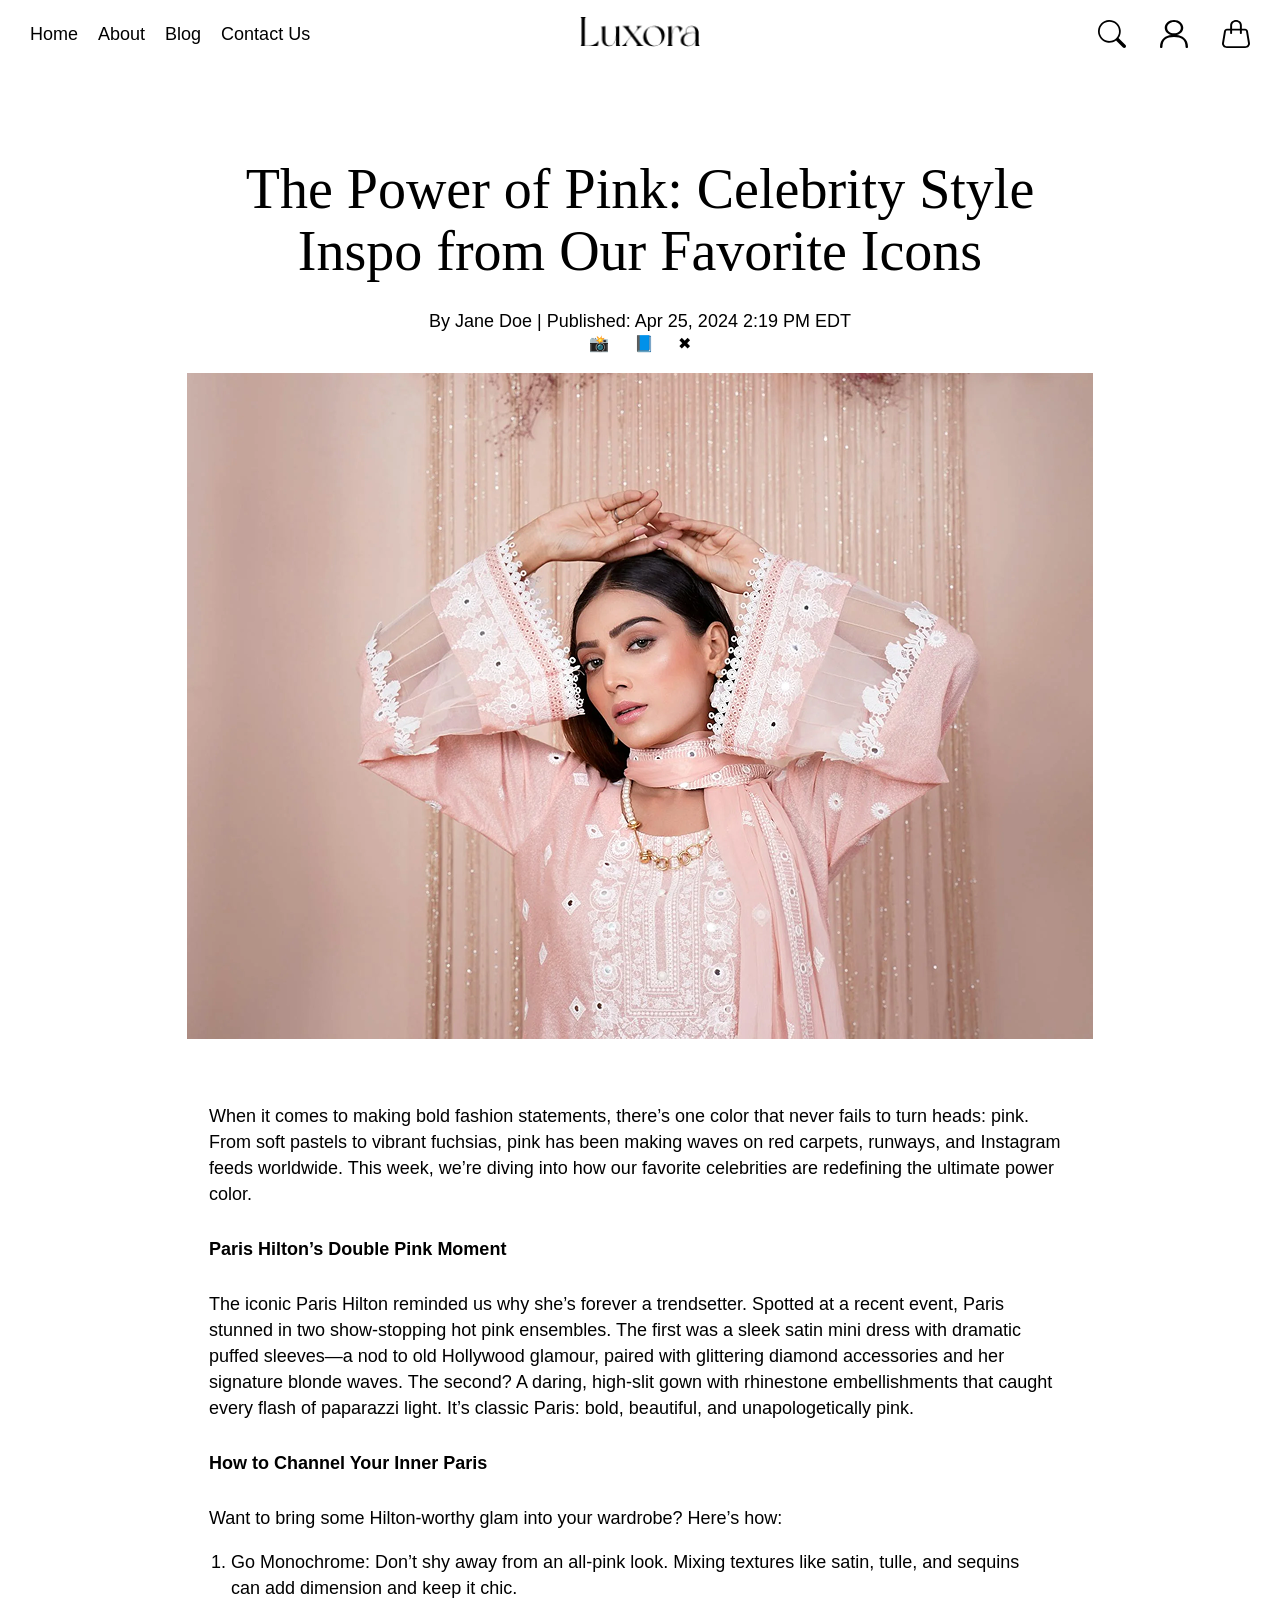
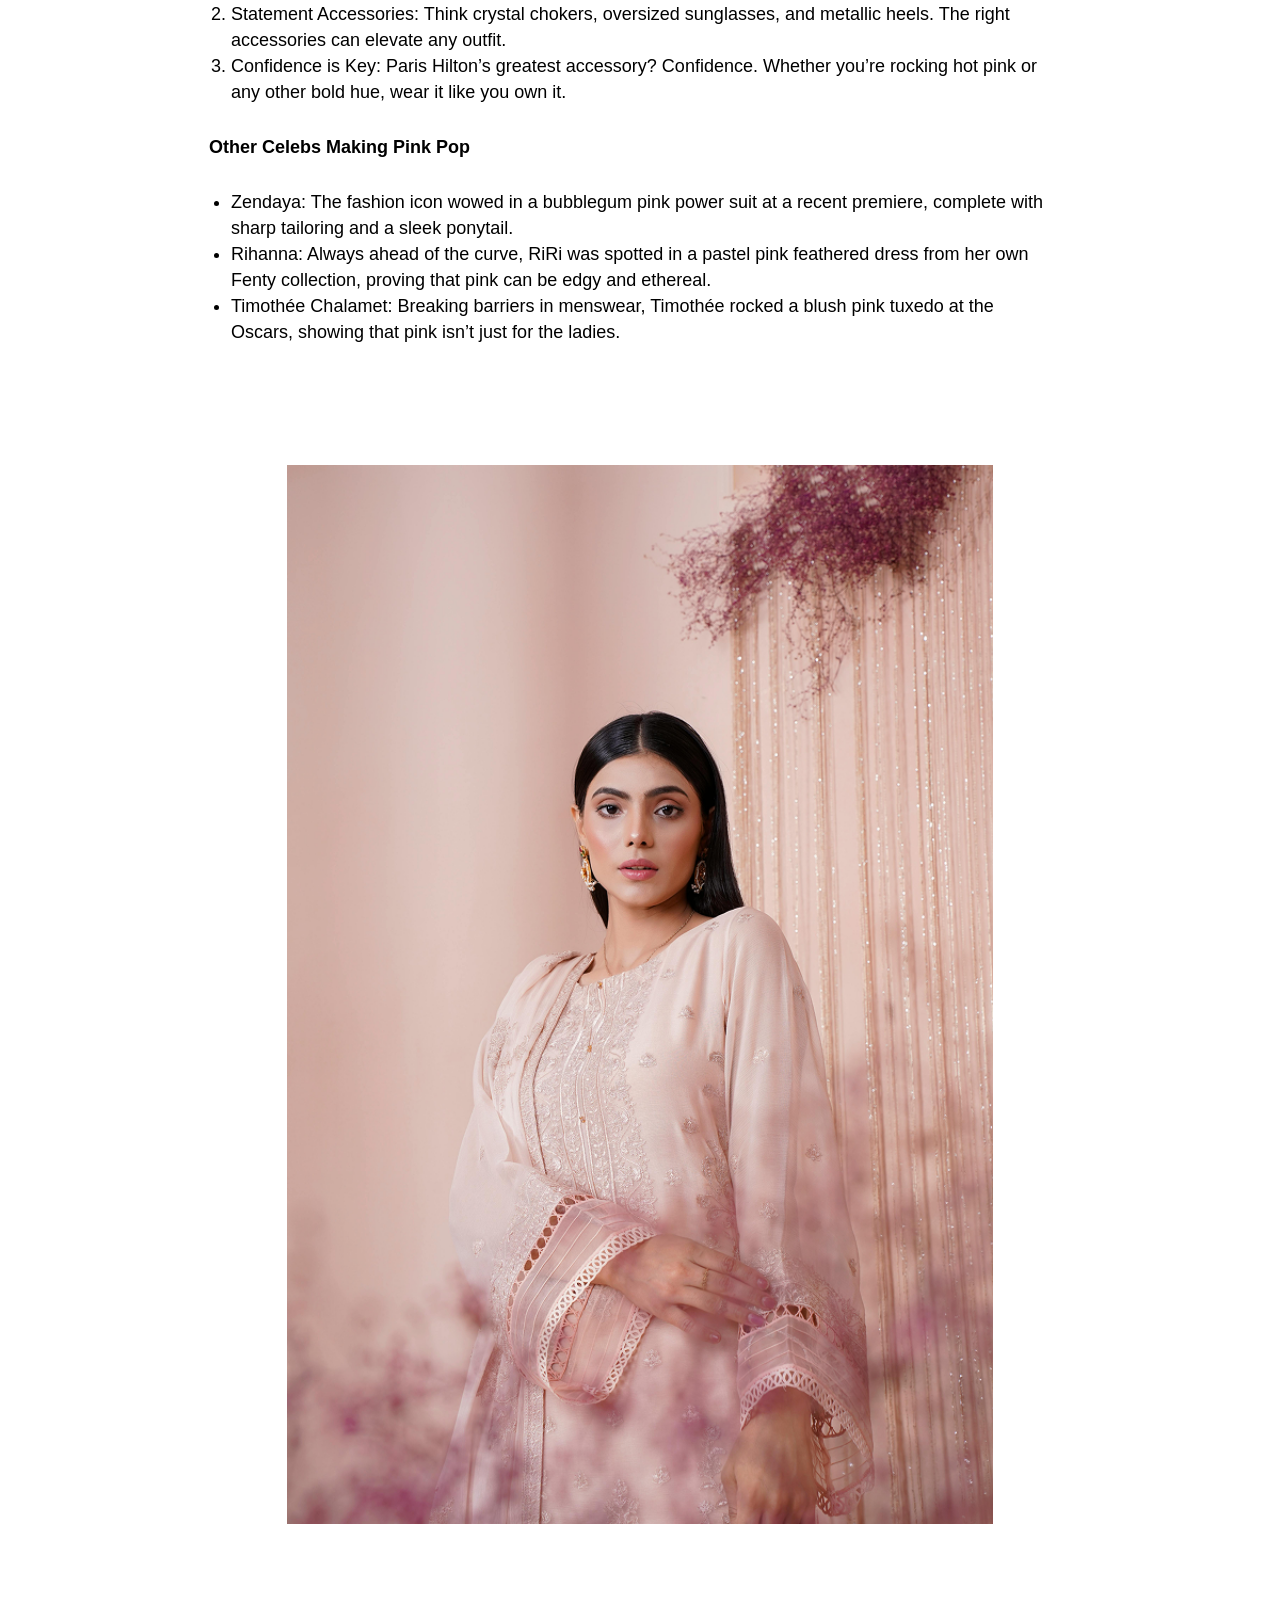
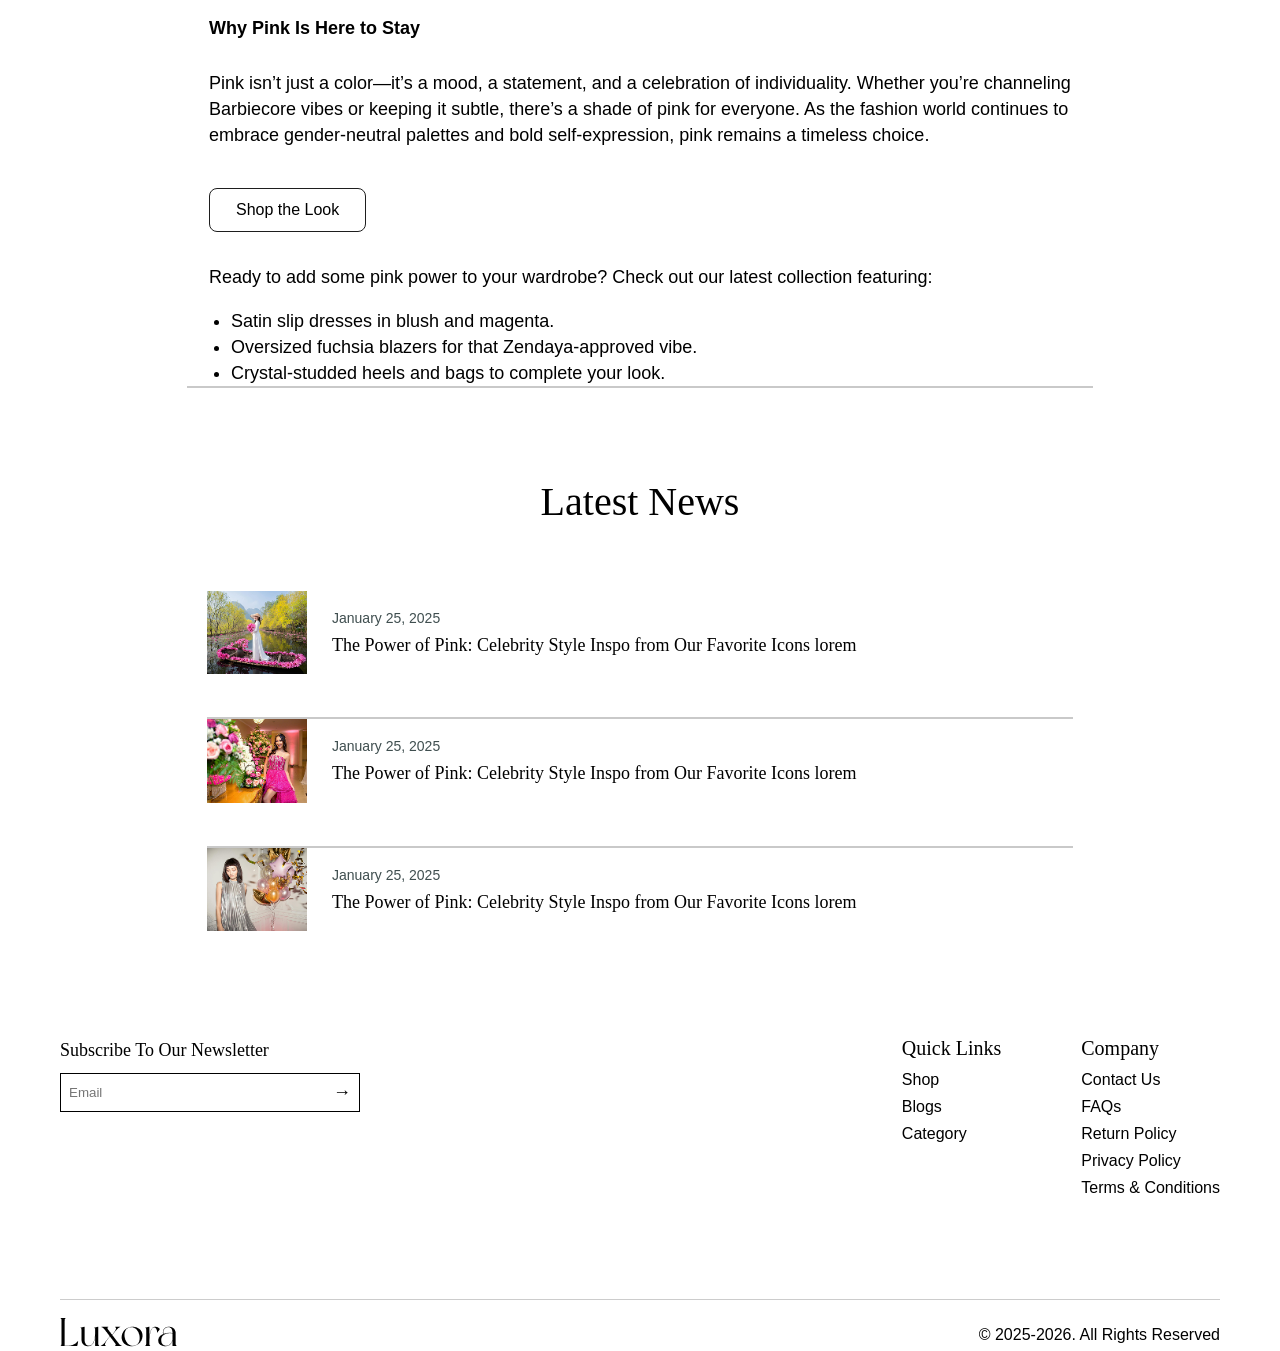
==== blog.html @ d0ce2c0d "header, footer,about,blog section & blog.html page" ====
<!DOCTYPE html>
<html lang="en">

<head>
    <meta charset="UTF-8">
    <meta name="viewport" content="width=device-width, initial-scale=1.0">
    <meta http-equiv="X-UA-Compatible" content="ie=edge">
    <title>Blog Page</title>
    <link rel="stylesheet" href="scss/main.css">
    <style>
        .blog-header {
            text-align: center;
            background: #fbe9e7;
            padding: 20px;
            background: transparent;
        }
       
        .social-icons span {
            margin: 0 10px;
            cursor: pointer;
        }

        img {
            width: 100%;
        }

        .news-item {
            display: flex;
            align-items: center;
            margin-bottom: 15px;
        }
        .news-item img {
            width: 80px;
            height: 80px;
            margin-right: 10px;
        }
     
    </style>
</head>
<body>
     <!-- Header Section -->
     <div class="container">
        <header class="header">
            <nav class="nav">
                <div class="nav-left">
                    <a href="index.html">Home</a>
                    <a href="#">About</a>
                    <a href="blog.html">Blog</a>
                    <a href="#">Contact Us</a>
                </div>

                <!-- Center Logo -->
                <div class="logo">
                    <a href="#">
                        <img src="assets/images/logo/Luxora.png" alt="Logo">
                    </a>
                </div>

                <!-- Right Icons -->
                <div class="nav-right">
                    <div class="searchicon"></div>
                    <div class="usericon"></div>
                    <div class="carticon"></div>
                    <!-- Mobile Hamburger Menu -->
                    <label for="menu-toggle" class="hamburger">&#9776;</label>
                </div>
            </nav>
        </header>

        <!-- Mobile Sidebar Menu -->
        <input type="checkbox" id="menu-toggle" class="menu-checkbox">
        <div class="mobile-nav">
            <label for="menu-toggle" class="close-btn">&#10005;</label>
            <ul class="mobile-menu">
                <li><a href="#">Home</a></li>
                <li><a href="#">About</a></li>
                <li><a href="#">Blog</a></li>
                <li><a href="#">Contact Us</a></li>
            </ul>
            <div class="mobile-footer">
                <div class="searchicon"> Search </div>
                <div class="usericon"> USer</div>
            </div>
        </div>
    </div>
    <div class="blog-container">
        <header class="blog-header">
            <h1>The Power of Pink: Celebrity Style Inspo from Our Favorite Icons</h1>
            <p>By Jane Doe | Published: Apr 25, 2024 2:19 PM EDT</p>
            <div class="social-icons">
                <span>📸</span> <span>📘</span> <span>✖</span>
            </div>
        </header>
        <div>
            <img class="main-banner" src="assets/images/blog_banner.png" alt="Main Blog Image">
        </div>
        <section class="blog-content ">
            <p>When it comes to making bold fashion statements, there’s one color that never fails to turn heads: pink. From soft pastels to vibrant fuchsias, pink has been making waves on red carpets, runways, and Instagram feeds worldwide. This week, we’re diving into how our favorite celebrities are redefining the ultimate power color.</p>
            
            <h3 class="medium-text-bold">Paris Hilton’s Double Pink Moment</h3>
            <p>The iconic Paris Hilton reminded us why she’s forever a trendsetter. Spotted at a recent event, Paris stunned in two show-stopping hot pink ensembles. The first was a sleek satin mini dress with dramatic puffed sleeves—a nod to old Hollywood glamour, paired with glittering diamond accessories and her signature blonde waves. The second? A daring, high-slit gown with rhinestone embellishments that caught every flash of paparazzi light. It’s classic Paris: bold, beautiful, and unapologetically pink.</p>
    
            <h3 class="medium-text-bold">How to Channel Your Inner Paris</h3>
            <p>Want to bring some Hilton-worthy glam into your wardrobe? Here’s how:</p>
            <br>
            <ol>
                <li>Go Monochrome: Don’t shy away from an all-pink look. Mixing textures like satin, tulle, and sequins can add dimension and keep it chic.</li>
                <li>Statement Accessories: Think crystal chokers, oversized sunglasses, and metallic heels. The right accessories can elevate any outfit.</li>
                <li>Confidence is Key: Paris Hilton’s greatest accessory? Confidence. Whether you’re rocking hot pink or any other bold hue, wear it like you own it.</li>
            </ol>
    
            <h3 class="medium-text-bold">Other Celebs Making Pink Pop</h3>
            <ul>
                <li>Zendaya: The fashion icon wowed in a bubblegum pink power suit at a recent premiere, complete with sharp tailoring and a sleek ponytail.</li>
                <li>Rihanna: Always ahead of the curve, RiRi was spotted in a pastel pink feathered dress from her own Fenty collection, proving that pink can be edgy and ethereal.</li>
                <li>Timothée Chalamet: Breaking barriers in menswear, Timothée rocked a blush pink tuxedo at the Oscars, showing that pink isn’t just for the ladies.</li>
            </ul>
        </section>
    <div>
        <img class="blog_banner_main" src="assets/images/blog_banner_main.png" alt="Main Blog Image">
    </div>
        <section class="why-pink">
            <h3 class="medium-text-bold">Why Pink Is Here to Stay</h3>
            <p>Pink isn’t just a color—it’s a mood, a statement, and a celebration of individuality. Whether you’re channeling Barbiecore vibes or keeping it subtle, there’s a shade of pink for everyone. As the fashion world continues to embrace gender-neutral palettes and bold self-expression, pink remains a timeless choice.</p>
            <button>Shop the Look</button>
    
            <p>Ready to add some pink power to your wardrobe? Check out our latest collection featuring:</p>
            <br>
            <ul>
                <li>Satin slip dresses in blush and magenta.</li>
                <li>Oversized fuchsia blazers for that Zendaya-approved vibe.</li>
                <li>Crystal-studded heels and bags to complete your look.</li>
            </ul>
        </section>
    
        <article class="latest-news">
            <h2 class="latest-news-title">Latest News</h2>
            <div class="news-item">
                <img src="assets/images/news1.png" alt="News 1">
                <div>
                    <span>January 25, 2025</span>
                    <h5>The Power of Pink: Celebrity Style Inspo from Our Favorite Icons lorem</h5>
                </div>
            </div>
            <div class="news-item">
                <img src="assets/images/news2.png" alt="News 2">
                <div>
                    <span>January 25, 2025</span>
                    <h5>The Power of Pink: Celebrity Style Inspo from Our Favorite Icons lorem</h5>
                </div>
            </div>
            <div class="news-item">
                <img src="assets/images/news3.png" alt="News 3">
                <div>
                    <span>January 25, 2025</span>
                    <h5>The Power of Pink: Celebrity Style Inspo from Our Favorite Icons lorem</h5>
                </div>
            </div>
        </article>
    </div>

    

    
    <footer class="container">
        <div class="footer-container">
            <div class="newsletter">
                <h5>Subscribe To Our Newsletter</h5>
                <div class="subscribe-box">
                    <input type="email" placeholder="Email">
                    <button>→</button>
                </div>
                <div class="social-icons">
                    <i class="fab fa-instagram"></i>
                    <i class="fab fa-facebook-f"></i>
                    <i class="fab fa-x-twitter"></i>
                </div>
            </div>

            <div class="footer-links">
                <div class="links-group">
                    <div class="quick-links">
                        <h6>Quick Links</h6>
                        <ul>
                            <li><a href="#">Shop</a></li>
                            <li><a href="#">Blogs</a></li>
                            <li><a href="#">Category</a></li>
                        </ul>
                    </div>
                    <div class="company">
                        <h6>Company</h6>
                        <ul>
                            <li><a href="#">Contact Us</a></li>
                            <li><a href="#">FAQs</a></li>
                            <li><a href="#">Return Policy</a></li>
                            <li><a href="#">Privacy Policy</a></li>
                            <li><a href="#">Terms & Conditions</a></li>
                        </ul>
                    </div>
                </div>
            </div>
        </div>

        <div class="footer-bottom">
            <div class="brand logo">
                <a href="#">
                    <img src="assets/images/logo/Luxora.png" alt="Logo">
                </a>
            </div>
            <p class="copyright">© 2025-2026. All Rights Reserved</p>
        </div>
    </footer>
</body>
</html>
---- scss/main.css ----
@font-face {
  font-family: "NewYork";
  src: url("../../assets/fonts/NewYork") format("otf");
  font-weight: 300;
  font-style: normal;
  font-display: swap;
}
@font-face {
  font-family: "NewYork";
  src: url("../../assets/fonts/NewYork") format("otf");
  font-weight: 400;
  font-style: normal;
  font-display: swap;
}
@font-face {
  font-family: "NewYork";
  src: url("../../assets/fonts/NewYork") format("otf");
  font-weight: 700;
  font-style: normal;
  font-display: swap;
}
@font-face {
  font-family: "Futura";
  src: url("../../assets/fonts/Futura_Book-Normal") format("ttf");
  font-weight: 300;
  font-style: normal;
  font-display: swap;
}
@font-face {
  font-family: "Futura";
  src: url("../../assets/fonts/Futura_Book-Normal") format("ttf");
  font-weight: 400;
  font-style: normal;
  font-display: swap;
}
@font-face {
  font-family: "Futura";
  src: url("../../assets/fonts/Futura_Book-Normal") format("ttf");
  font-weight: 700;
  font-style: normal;
  font-display: swap;
}
h1, h2, h3, h4, h5, h6 {
  font-family: "NewYork";
}

h1 {
  font-size: 56px;
  line-height: 62px;
  font-weight: 400;
}

h2 {
  font-size: 40px;
  line-height: 44px;
  font-weight: 400;
}

h3 {
  font-size: 40px;
  line-height: 44px;
}

h4 {
  font-size: 32px;
  line-height: 36px;
  font-weight: 400;
}

h5 {
  font-size: 24px;
  line-height: 26px;
  font-weight: 400;
}

h6 {
  font-size: 20px;
  line-height: 22px;
}

p {
  font-family: "Futura", sans-serif;
  font-weight: 400;
  font-size: 16px;
  line-height: 1.4;
}

.medium-text-bold {
  font-family: "Futura", sans-serif;
  font-size: 18px;
  line-height: 28px;
  font-weight: 700;
  margin: 28px auto;
}

.small-text-regular {
  font-family: "Futura", sans-serif;
  font-weight: 400;
  font-size: 14px;
  line-height: 1.4;
  margin-bottom: 1.4em;
}

* {
  margin: 0;
  padding: 0;
  box-sizing: border-box;
}

body {
  font-family: "Futura", sans-serif;
}

@media (min-width: 1280px) {
  .container {
    max-width: 1920px;
    margin: auto;
    width: 100%;
  }
}
.header {
  position: sticky;
  width: 100%;
  top: 0;
  left: 0;
  background: transparent;
  transition: background-color 0.3s ease-in-out;
  z-index: 1000;
  padding: 20px 30px;
}
.header .nav {
  display: flex;
  justify-content: space-between;
  align-items: center;
  position: relative;
}
.header .nav .nav-left {
  display: flex;
  gap: 20px;
}
.header .nav .nav-left a {
  color: black;
  text-decoration: none;
  font-weight: 400;
  font-size: 18px;
  line-height: 28px;
}
.header .nav .logo {
  position: absolute;
  left: 50%;
  transform: translateX(-50%);
}
.header .nav .logo img {
  width: 120px;
}
.header .nav .nav-right {
  display: flex;
  gap: 34px;
  align-items: center;
}
.header .nav .nav-right .icon {
  width: 24px;
  cursor: pointer;
}
.header .nav .nav-right .hamburger {
  font-size: 28px;
  color: black;
  cursor: pointer;
  display: none;
}

.header.scrolled {
  -webkit-backdrop-filter: blur(40px);
          backdrop-filter: blur(40px);
  background: rgba(255, 255, 255, 0.6);
  top: 0;
  width: 100%;
  z-index: 1000;
}

.hero {
  height: 100vh;
  background: url("../../assets/images/hero_banner.png") center/cover no-repeat;
  background-attachment: fixed;
  position: relative;
}

.menu-checkbox {
  display: none;
}

.mobile-nav {
  position: fixed;
  top: 0;
  left: -100%;
  width: 80%;
  height: 100vh;
  background: #3F4E4F;
  transition: left 0.3s ease-in-out;
  display: flex;
  flex-direction: column;
  padding: 30px;
  z-index: 999;
}
.mobile-nav .close-btn {
  font-size: 30px;
  color: #2C3639;
  background: none;
  border: none;
  align-self: flex-start;
  cursor: pointer;
}
.mobile-nav .mobile-menu {
  list-style: none;
  margin-top: 40px;
}
.mobile-nav .mobile-menu li {
  margin: 20px 0;
}
.mobile-nav .mobile-menu li a {
  text-decoration: none;
  color: #2C3639;
  font-size: 22px;
  font-weight: bold;
}
.mobile-nav .mobile-footer {
  position: absolute;
  bottom: 30px;
  display: flex;
  gap: 20px;
}
.mobile-nav .mobile-footer .icon {
  width: 28px;
}

#menu-toggle:checked ~ .mobile-nav {
  left: 0;
}

@media (max-width: 768px) {
  .nav-left {
    display: none;
  }
  .logo {
    flex: 1;
  }
  .nav-right {
    display: none;
  }
  .hamburger {
    display: block;
  }
  .hero {
    background-attachment: scroll;
  }
}
@media (min-width: 769px) {
  .hamburger {
    display: none;
  }
}
.carousel-container {
  width: 100vw;
  overflow: hidden;
  position: relative;
  display: flex;
  align-items: center;
}

.carousel {
  display: flex;
  width: -moz-max-content;
  width: max-content;
  animation: infiniteScroll 10s linear infinite;
}

.carousel img {
  width: 202px;
  height: -moz-fit-content;
  height: fit-content;
  -o-object-fit: cover;
     object-fit: cover;
  margin: 10px;
}

@keyframes infiniteScroll {
  from {
    transform: translateX(-50%);
  }
  to {
    transform: translateX(0);
  }
}
footer {
  padding: 56px 60px 0px;
}

.footer-container {
  display: flex;
  justify-content: space-between;
  flex-wrap: wrap;
  margin: auto;
  gap: 50px;
}

.newsletter {
  flex: 1;
  min-width: 300px;
}
.newsletter h5 {
  font-size: 18px;
  margin-bottom: 10px;
  font-weight: 400;
}
.newsletter .subscribe-box {
  display: flex;
  border: 1px solid black;
  width: 100%;
  max-width: 300px;
}
.newsletter .subscribe-box input {
  width: 100%;
  padding: 8px;
  border: none;
  outline: none;
  background: transparent;
}
.newsletter .subscribe-box button {
  background: none;
  border: none;
  cursor: pointer;
  font-size: 18px;
  padding: 8px;
}
.newsletter .social-icons {
  margin-top: 10px;
}
.newsletter .social-icons i {
  font-size: 20px;
  margin-right: 10px;
  cursor: pointer;
}

.footer-links {
  flex: 1.5;
  display: flex;
  justify-content: flex-end;
  min-width: 400px;
}
.footer-links .links-group {
  display: flex;
  gap: 80px;
}
.footer-links h6 {
  font-size: 20px;
  line-height: 22px;
  margin-bottom: 10px;
  font-weight: 400;
}
.footer-links ul {
  list-style: none;
}
.footer-links ul li {
  margin-bottom: 5px;
}
.footer-links ul li a {
  text-decoration: none;
  color: black;
  font-size: 16px;
  line-height: 22px;
  font-weight: 400;
}

.footer-bottom {
  display: flex;
  justify-content: space-between;
  align-items: center;
  margin-top: 95px;
  border-top: 1px solid #ccc;
  padding-top: 18px;
}
.footer-bottom .copyright {
  font-size: 16px;
  line-height: 22px;
}

@media (max-width: 768px) {
  .footer-container {
    flex-direction: column;
    text-align: left;
    gap: 30px;
  }
  .footer-links {
    justify-content: left;
    min-width: auto;
  }
  .footer-links .links-group {
    flex-direction: column;
    align-items: start;
    gap: 20px;
  }
  .footer-bottom {
    flex-direction: column;
    gap: 10px;
    align-items: start;
  }
}
.about-banner {
  position: relative;
  background-image: url("../../assets/images/about_banner.png");
  background-size: cover;
  background-position: center;
  padding: 80px 20px;
  text-align: center;
  height: 548px;
  display: flex;
  justify-content: center;
  align-items: center;
  overflow: hidden;
}

.about h2 {
  margin: 26px auto 48px;
  text-align: center;
}

.about p {
  line-height: 28px;
  max-width: 800px;
  margin: 0 auto;
  position: relative;
  z-index: 2;
  background: rgba(255, 255, 255, 0.8);
  padding: 20px;
  width: 662px;
  height: auto;
  padding: 40px;
}

.about-banner::after {
  content: "";
  position: absolute;
  top: 0;
  left: 0;
  width: 100%;
  height: 100%;
  z-index: 1;
}

.video-banner {
  display: flex;
  align-items: center;
  justify-content: center;
  height: 50vh;
  background: url("../../assets/images/video_section.png") center/cover no-repeat;
}
.video-banner video {
  width: 80%;
  max-width: 600px;
}

.gallery {
  display: flex;
  gap: 43px;
  justify-content: center;
  margin: 118px 60px 30px;
}

.column {
  display: flex;
  flex-direction: column;
  gap: 40px;
  flex: 1;
}

.gallery-item {
  position: relative;
  overflow: hidden;
  flex: 1;
}

.gallery-item img {
  width: 100%;
  height: 100%;
  -o-object-fit: cover;
     object-fit: cover;
}

/* Overlay effect on hover */
.gallery-item .overlay {
  position: absolute;
  top: 0;
  left: 0;
  width: 100%;
  height: 100%;
  background: rgba(0, 0, 0, 0.6);
  color: #fff;
  display: flex;
  align-items: center;
  justify-content: center;
  opacity: 0;
  transition: opacity 0.3s ease-in-out;
  text-align: center;
}
.gallery-item .overlay h1 {
  font-weight: 400;
}

.gallery-item:hover .overlay {
  opacity: 1;
}

/* Responsive adjustments */
@media (max-width: 768px) {
  .gallery {
    flex-direction: column;
    margin: 106px 30px 30px;
  }
  .gallery-item {
    height: 396px;
    flex: auto;
  }
  .gallery-item img {
    width: 100%;
    height: 100%;
    -o-object-fit: cover;
    object-fit: cover;
    -o-object-position: top;
       object-position: top;
  }
  .gallery-item .overlay {
    opacity: 1;
    position: absolute;
    top: 50%;
    left: 50%;
    transform: translate(-50%, -50%);
    width: 100%;
    height: 100%;
    background: rgba(0, 0, 0, 0.3);
    color: #ffffff;
    display: flex;
    align-items: center;
    justify-content: center;
    transition: opacity 0.3sease-in-out;
  }
}
.journal {
  padding: 64px 0px 30px;
  text-align: center;
}

.our_journal {
  padding-bottom: 40px;
}

/* Desktop: Show 3 items in a grid */
.journal-container {
  display: flex;
  gap: 20px;
  justify-content: center;
  overflow: hidden;
}

.journal-item {
  width: 30%;
  flex-shrink: 0;
}
.journal-item img {
  width: 100%;
  height: auto;
  display: block;
}
.journal-item h4 {
  white-space: nowrap;
  overflow: hidden;
  text-overflow: ellipsis;
  margin-top: 10px;
}

/* Mobile: Enable 1.5-slide scrolling effect */
@media (max-width: 768px) {
  .journal-container {
    display: flex;
    overflow-x: auto;
    scroll-snap-type: x mandatory;
    -webkit-overflow-scrolling: touch;
    gap: 20px;
    padding: 10px;
    scroll-padding: 10px;
    scrollbar-width: none;
    /* Hide scrollbar */
    scroll-behavior: smooth;
    justify-content: start;
  }
  .journal-container::-webkit-scrollbar {
    display: none;
  }
  .journal-item {
    flex: 0 0 65%;
    scroll-snap-align: center;
  }
  .journal-item h4 {
    font-size: 20px;
    line-height: 22px;
    font-weight: 400;
  }
  .journal-item:first-child {
    margin-left: 5%;
  }
}
.blog-container {
  width: 906px;
  margin: auto;
}
.blog-container p,
.blog-container ul,
.blog-container ol {
  font-size: 18px;
  line-height: 26px;
}
.blog-container .main-banner {
  margin-bottom: 60px;
}
.blog-container .blog-content,
.blog-container .why-pink {
  margin: auto 22px;
}
.blog-container ul,
.blog-container ol {
  padding: 0 22px;
}
.blog-container .blog_banner_main {
  padding: 120px 100px 58px;
}
.blog-container .blog-header h1 {
  margin: 70px auto 26px;
}
.blog-container button {
  font-family: "Futura", sans-serif;
  font-size: 16px;
  line-height: 22px;
  font-weight: 400;
  padding: 10px 26px;
  border: 1px solid rgb(30, 30, 30);
  border-radius: 8px;
  background-color: transparent;
  cursor: pointer;
  margin: 40px auto 32px;
}
.blog-container .latest-news {
  margin: auto;
  padding: 20px;
  position: relative;
  box-sizing: border-box;
}
.blog-container .latest-news::before {
  content: "";
  position: absolute;
  top: 0;
  left: 0;
  width: 100%;
  height: 2px;
  background: #C9C9C9;
}
.blog-container .latest-news .latest-news-title {
  margin: 74px auto 52px;
  text-align: center;
}
.blog-container .latest-news .news-item {
  display: flex;
  align-items: center;
  gap: 15px;
  padding: 15px 0;
  position: relative;
}
.blog-container .latest-news .news-item img {
  width: 100px;
  height: auto;
}
.blog-container .latest-news .news-item h5 {
  font-size: 18px;
  line-height: 1.4;
}
.blog-container .latest-news .news-item span {
  font-size: 14px;
  line-height: 20px;
  font-weight: 400;
  color: rgb(63, 78, 79);
  display: block;
  margin-bottom: 5px;
}
.blog-container .latest-news .news-item:not(:last-child)::after {
  content: "";
  position: absolute;
  bottom: -30px;
  left: 0;
  width: 100%;
  height: 2px;
  background: #C9C9C9;
}

.searchicon {
  width: 28px;
  height: 28px;
  display: inline-block;
  background-image: url("[data-uri]");
  background-size: contain;
  background-repeat: no-repeat;
  background-position: center;
}

.usericon {
  width: 28px;
  height: 28px;
  display: inline-block;
  background-image: url("[data-uri]");
  background-size: contain;
  background-repeat: no-repeat;
  background-position: center;
}

.carticon {
  width: 28px;
  height: 28px;
  display: inline-block;
  background-image: url("[data-uri]");
  background-size: contain;
  background-repeat: no-repeat;
  background-position: center;
}/*# sourceMappingURL=main.css.map */
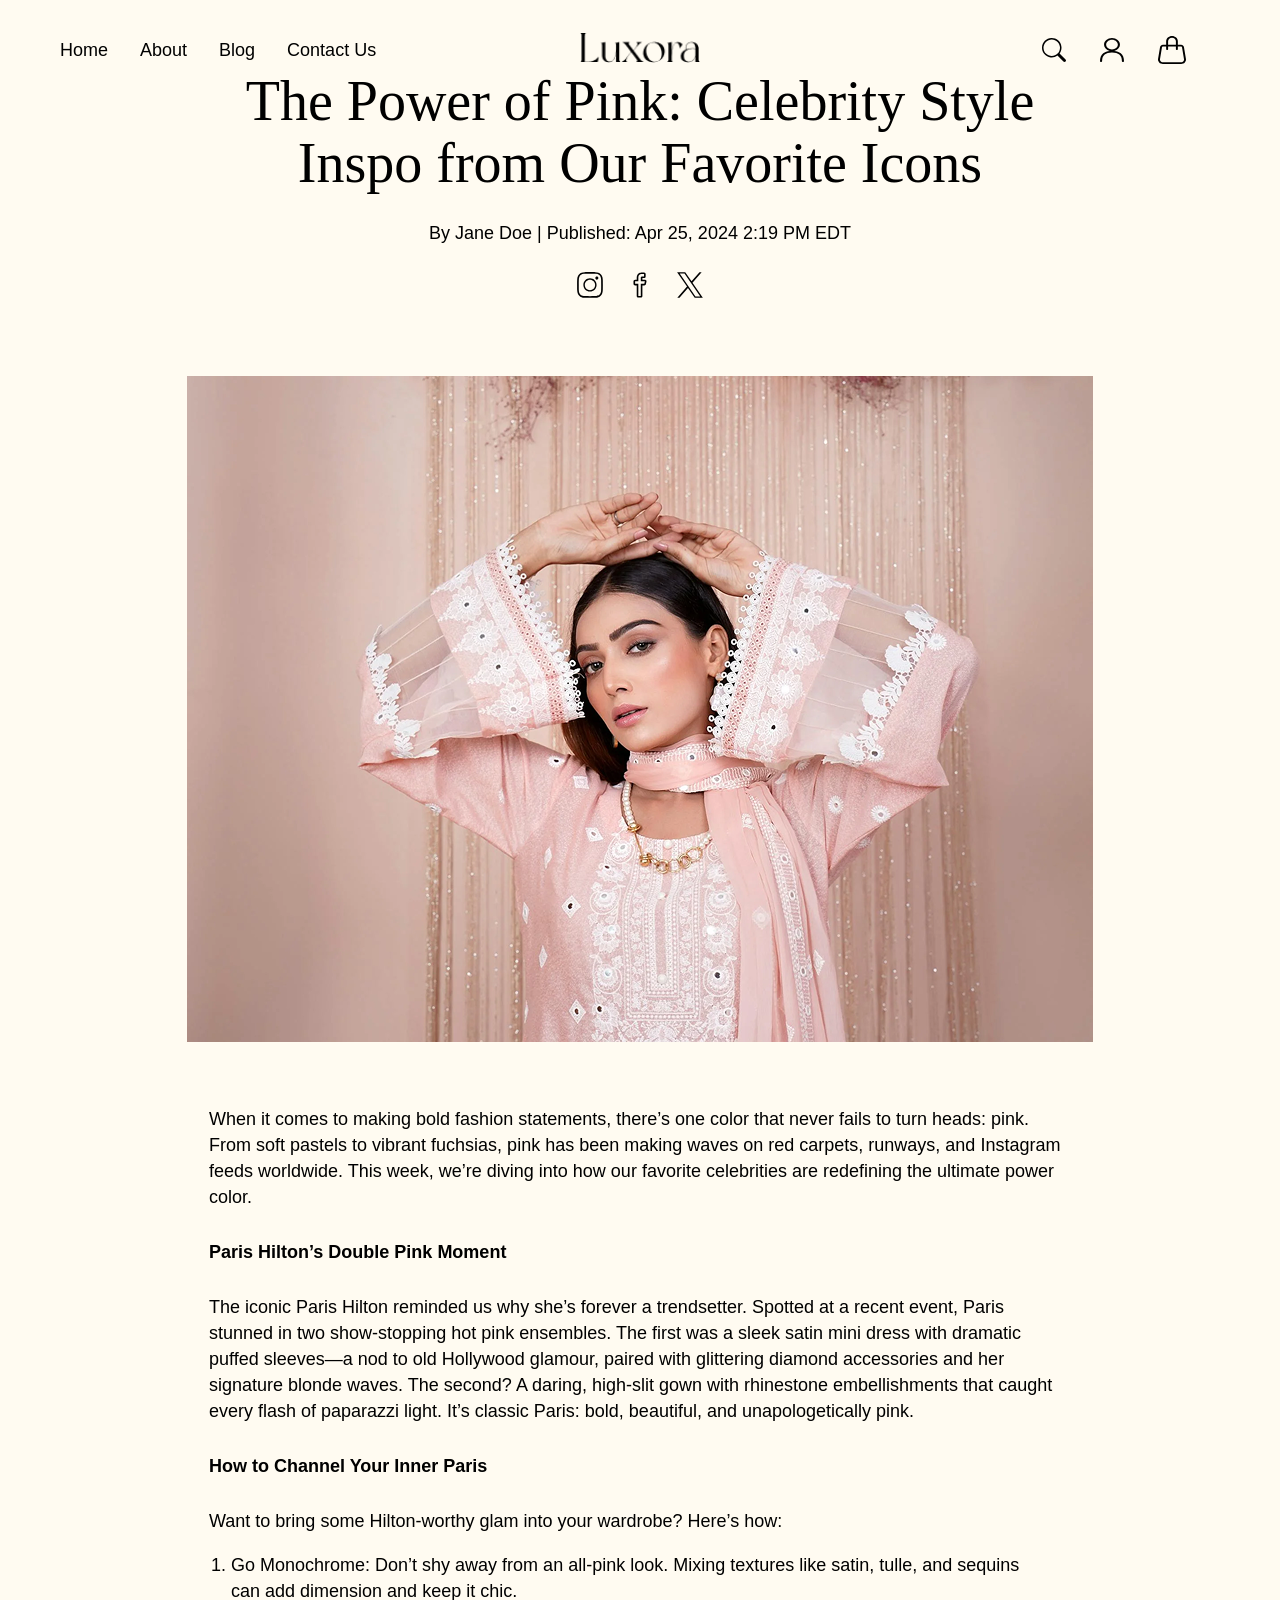
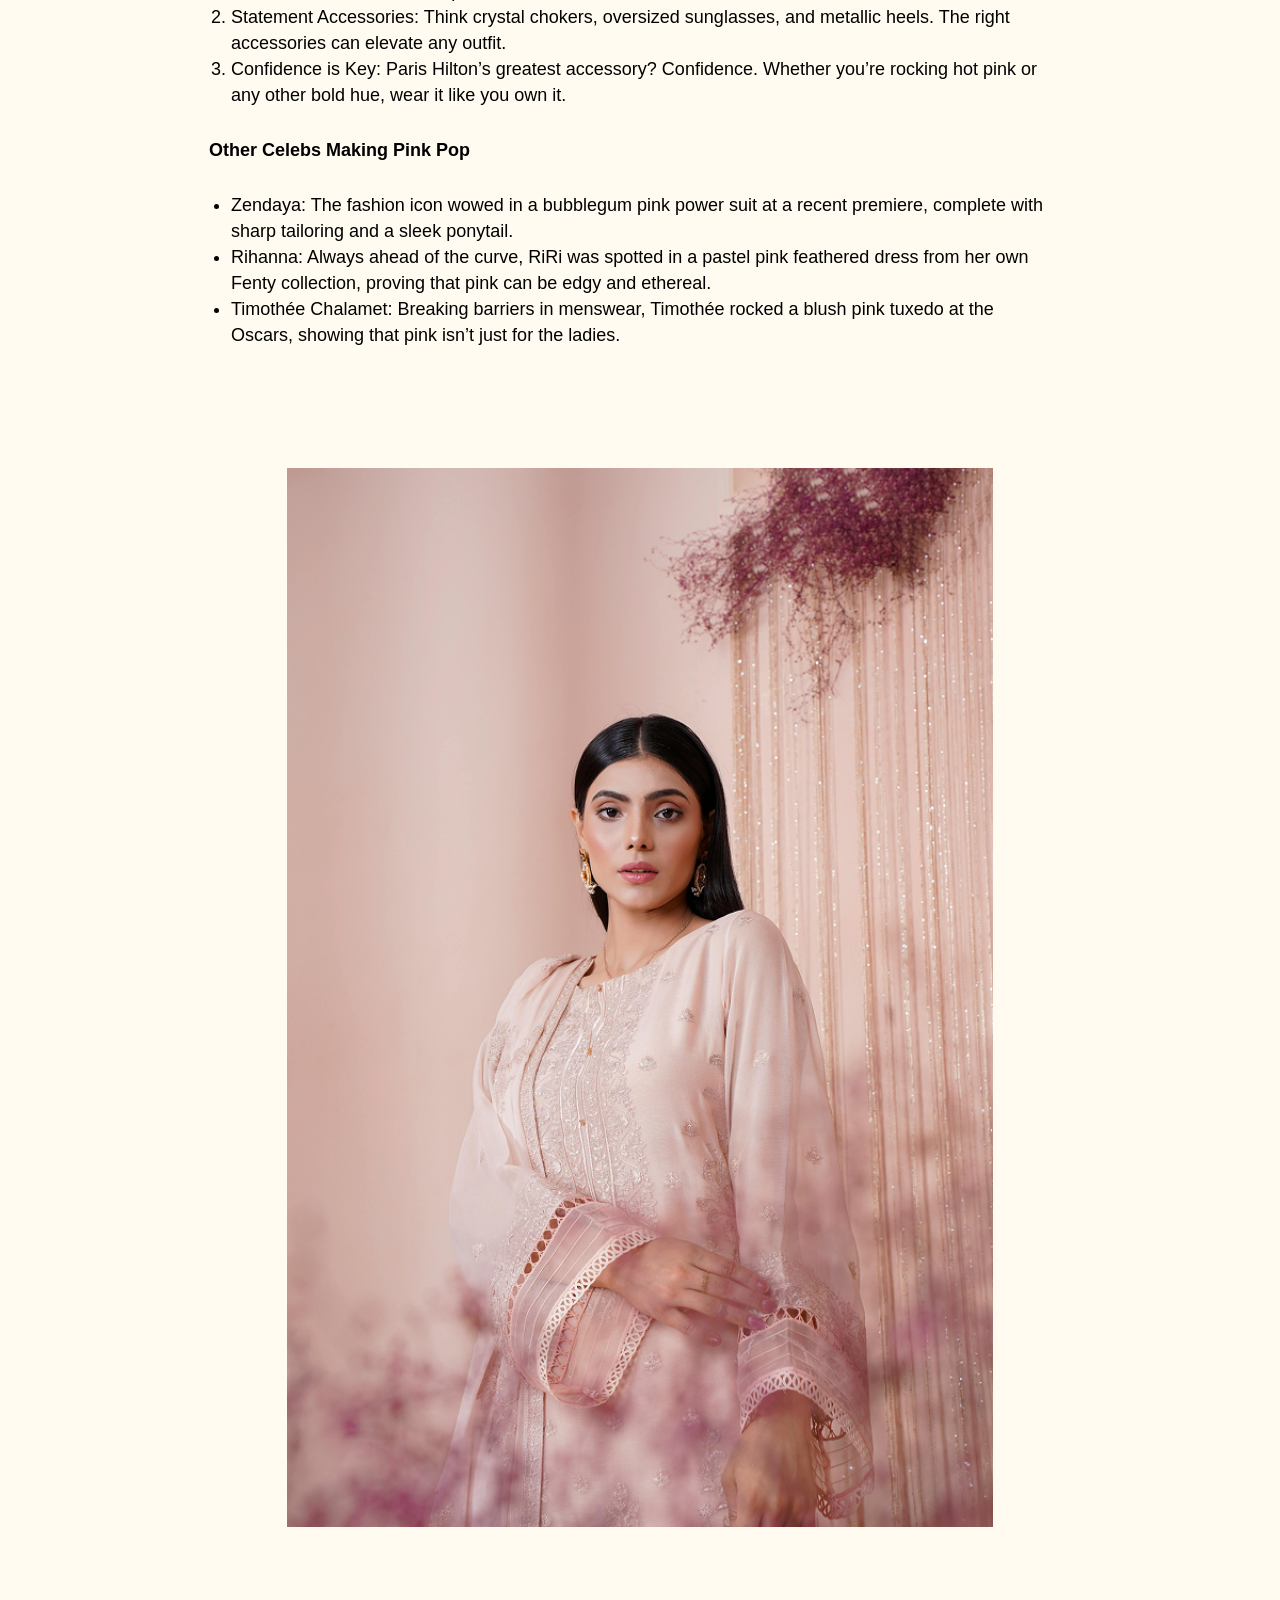
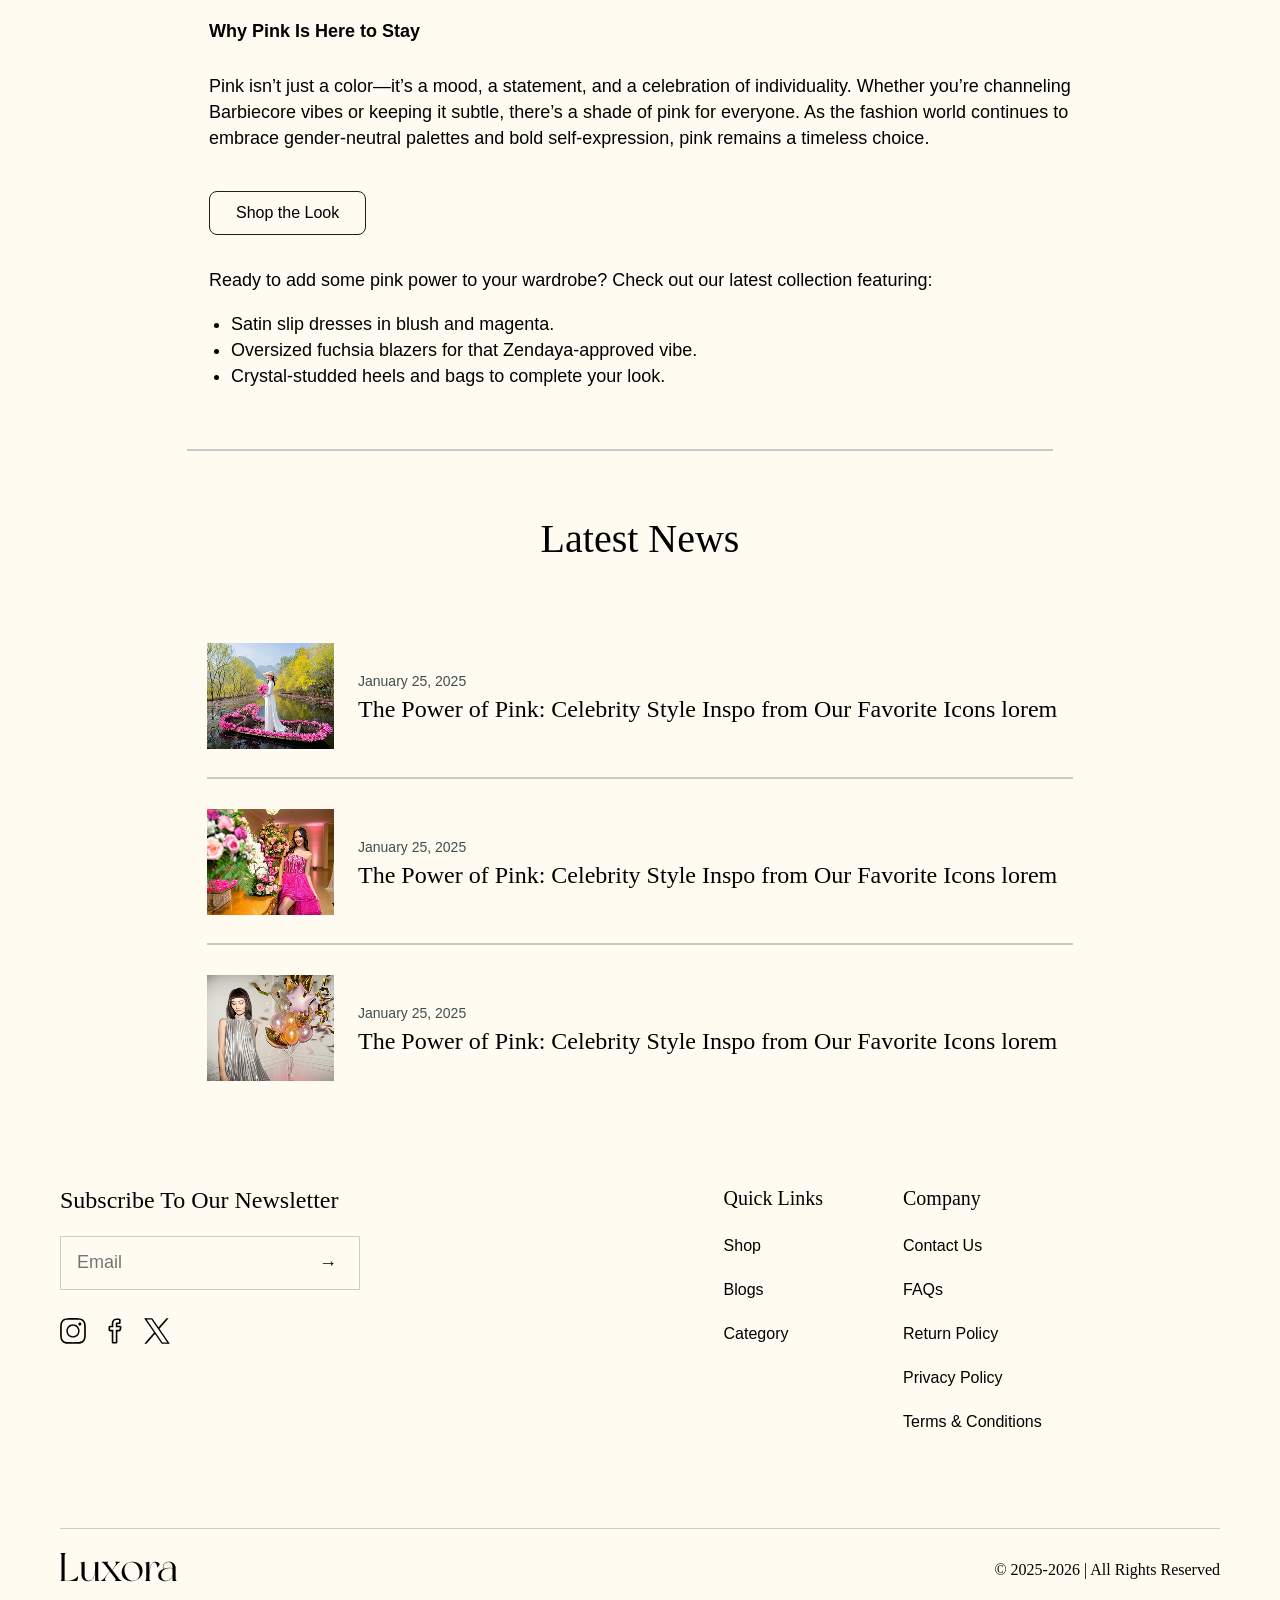
==== commit 1623cfe5: "header, footer responshive" ====
--- a/blog.html
+++ b/blog.html
@@ -7,123 +7,141 @@
     <meta http-equiv="X-UA-Compatible" content="ie=edge">
     <title>Blog Page</title>
     <link rel="stylesheet" href="scss/main.css">
-    <style>
-        .blog-header {
-            text-align: center;
-            background: #fbe9e7;
-            padding: 20px;
-            background: transparent;
-        }
-       
-        .social-icons span {
-            margin: 0 10px;
-            cursor: pointer;
-        }
-
-        img {
-            width: 100%;
-        }
-
-        .news-item {
-            display: flex;
-            align-items: center;
-            margin-bottom: 15px;
-        }
-        .news-item img {
-            width: 80px;
-            height: 80px;
-            margin-right: 10px;
-        }
-     
-    </style>
 </head>
+
 <body>
-     <!-- Header Section -->
-     <div class="container">
-        <header class="header">
-            <nav class="nav">
-                <div class="nav-left">
-                    <a href="index.html">Home</a>
-                    <a href="#">About</a>
-                    <a href="blog.html">Blog</a>
-                    <a href="#">Contact Us</a>
-                </div>
-
-                <!-- Center Logo -->
-                <div class="logo">
-                    <a href="#">
-                        <img src="assets/images/logo/Luxora.png" alt="Logo">
-                    </a>
-                </div>
-
-                <!-- Right Icons -->
-                <div class="nav-right">
-                    <div class="searchicon"></div>
-                    <div class="usericon"></div>
-                    <div class="carticon"></div>
-                    <!-- Mobile Hamburger Menu -->
-                    <label for="menu-toggle" class="hamburger">&#9776;</label>
-                </div>
-            </nav>
-        </header>
-
-        <!-- Mobile Sidebar Menu -->
-        <input type="checkbox" id="menu-toggle" class="menu-checkbox">
-        <div class="mobile-nav">
-            <label for="menu-toggle" class="close-btn">&#10005;</label>
-            <ul class="mobile-menu">
-                <li><a href="#">Home</a></li>
-                <li><a href="#">About</a></li>
-                <li><a href="#">Blog</a></li>
-                <li><a href="#">Contact Us</a></li>
-            </ul>
-            <div class="mobile-footer">
-                <div class="searchicon"> Search </div>
-                <div class="usericon"> USer</div>
-            </div>
-        </div>
+    <!-- Header Section -->
+    <header class="header desktop-header">
+        <nav class="nav">
+            <!-- Left Navigation -->
+            <div class="nav-left">
+                <a href="index.html">Home</a>
+                <a href="#about">About</a>
+                <a href="blog.html">Blog</a>
+                <a href="#footer">Contact Us</a>
+            </div>
+
+            <!-- Center Logo -->
+            <div class="logo">
+                <a href="#">
+                    <img src="assets/images/logo/Luxora.png" alt="Luxora Logo">
+                </a>
+            </div>
+
+            <!-- Right Icons -->
+            <div class="nav-right">
+                <div class="searchicon"></div>
+                <div class="usericon"></div>
+                <div class="carticon"></div>
+                <label for="menu-toggle" class="hamburger"></label>
+            </div>
+        </nav>
+    </header>
+
+    <!-- Mobile Header -->
+    <header class="header mobile-header ">
+        <nav class="nav">
+            <!-- Hamburger Menu (Toggles with JS) -->
+            <div class="hamburger" id="menu-btn">
+                <span></span>
+                <span></span>
+                <span></span>
+            </div>
+
+            <!-- Logo (Hidden when menu opens) -->
+            <div class="logo" id="logo">
+                <a href="#">
+                    <img src="assets/images/logo/Luxora.png" alt="Luxora Logo">
+                </a>
+            </div>
+
+            <!-- Cart Icon (Hidden when menu opens) -->
+            <div class="carticon" id="cart-icon"></div>
+        </nav>
+    </header>
+
+    <!-- Mobile Sidebar Menu -->
+    <div class="mobile-nav" id="mobile-menu">
+        <ul class="mobile-menu">
+            <li><a href="index.html">Home</a></li>
+            <li><a href="#about">About</a></li>
+            <li><a href="blog.html">Blog</a></li>
+            <li><a href="#footer">Contact Us</a></li>
+        </ul>
+
+        <!-- Bottom Icons (Search & Account) -->
+        <div class="bottom-menu">
+            <div class="menu-item">
+                <span class="searchicon"></span>
+                <span class="label">Search</span>
+            </div>
+            <div class="divider"></div>
+            <div class="menu-item">
+                <span class="usericon"></span>
+                <span class="label">Account</span>
+            </div>
+        </div>
+
     </div>
+
     <div class="blog-container">
         <header class="blog-header">
             <h1>The Power of Pink: Celebrity Style Inspo from Our Favorite Icons</h1>
-            <p>By Jane Doe | Published: Apr 25, 2024 2:19 PM EDT</p>
+            <p class="publisher-details">By Jane Doe | Published: Apr 25, 2024 2:19 PM EDT</p>
             <div class="social-icons">
-                <span>📸</span> <span>📘</span> <span>✖</span>
+                <span class="instragramicon"></span> <span class="facebookicon"></span> <span
+                    class="twittericon"></span>
             </div>
         </header>
         <div>
             <img class="main-banner" src="assets/images/blog_banner.png" alt="Main Blog Image">
         </div>
         <section class="blog-content ">
-            <p>When it comes to making bold fashion statements, there’s one color that never fails to turn heads: pink. From soft pastels to vibrant fuchsias, pink has been making waves on red carpets, runways, and Instagram feeds worldwide. This week, we’re diving into how our favorite celebrities are redefining the ultimate power color.</p>
-            
+            <p>When it comes to making bold fashion statements, there’s one color that never fails to turn heads: pink.
+                From soft pastels to vibrant fuchsias, pink has been making waves on red carpets, runways, and Instagram
+                feeds worldwide. This week, we’re diving into how our favorite celebrities are redefining the ultimate
+                power color.</p>
+
             <h3 class="medium-text-bold">Paris Hilton’s Double Pink Moment</h3>
-            <p>The iconic Paris Hilton reminded us why she’s forever a trendsetter. Spotted at a recent event, Paris stunned in two show-stopping hot pink ensembles. The first was a sleek satin mini dress with dramatic puffed sleeves—a nod to old Hollywood glamour, paired with glittering diamond accessories and her signature blonde waves. The second? A daring, high-slit gown with rhinestone embellishments that caught every flash of paparazzi light. It’s classic Paris: bold, beautiful, and unapologetically pink.</p>
-    
+            <p>The iconic Paris Hilton reminded us why she’s forever a trendsetter. Spotted at a recent event, Paris
+                stunned in two show-stopping hot pink ensembles. The first was a sleek satin mini dress with dramatic
+                puffed sleeves—a nod to old Hollywood glamour, paired with glittering diamond accessories and her
+                signature blonde waves. The second? A daring, high-slit gown with rhinestone embellishments that caught
+                every flash of paparazzi light. It’s classic Paris: bold, beautiful, and unapologetically pink.</p>
+
             <h3 class="medium-text-bold">How to Channel Your Inner Paris</h3>
             <p>Want to bring some Hilton-worthy glam into your wardrobe? Here’s how:</p>
             <br>
             <ol>
-                <li>Go Monochrome: Don’t shy away from an all-pink look. Mixing textures like satin, tulle, and sequins can add dimension and keep it chic.</li>
-                <li>Statement Accessories: Think crystal chokers, oversized sunglasses, and metallic heels. The right accessories can elevate any outfit.</li>
-                <li>Confidence is Key: Paris Hilton’s greatest accessory? Confidence. Whether you’re rocking hot pink or any other bold hue, wear it like you own it.</li>
+                <li>Go Monochrome: Don’t shy away from an all-pink look. Mixing textures like satin, tulle, and sequins
+                    can add dimension and keep it chic.</li>
+                <li>Statement Accessories: Think crystal chokers, oversized sunglasses, and metallic heels. The right
+                    accessories can elevate any outfit.</li>
+                <li>Confidence is Key: Paris Hilton’s greatest accessory? Confidence. Whether you’re rocking hot pink or
+                    any other bold hue, wear it like you own it.</li>
             </ol>
-    
+
             <h3 class="medium-text-bold">Other Celebs Making Pink Pop</h3>
             <ul>
-                <li>Zendaya: The fashion icon wowed in a bubblegum pink power suit at a recent premiere, complete with sharp tailoring and a sleek ponytail.</li>
-                <li>Rihanna: Always ahead of the curve, RiRi was spotted in a pastel pink feathered dress from her own Fenty collection, proving that pink can be edgy and ethereal.</li>
-                <li>Timothée Chalamet: Breaking barriers in menswear, Timothée rocked a blush pink tuxedo at the Oscars, showing that pink isn’t just for the ladies.</li>
+                <li>Zendaya: The fashion icon wowed in a bubblegum pink power suit at a recent premiere, complete with
+                    sharp tailoring and a sleek ponytail.</li>
+                <li>Rihanna: Always ahead of the curve, RiRi was spotted in a pastel pink feathered dress from her own
+                    Fenty collection, proving that pink can be edgy and ethereal.</li>
+                <li>Timothée Chalamet: Breaking barriers in menswear, Timothée rocked a blush pink tuxedo at the Oscars,
+                    showing that pink isn’t just for the ladies.</li>
             </ul>
         </section>
-    <div>
-        <img class="blog_banner_main" src="assets/images/blog_banner_main.png" alt="Main Blog Image">
-    </div>
+        <div>
+            <img class="blog_banner_main" src="assets/images/blog_banner_main.png" alt="Main Blog Image">
+        </div>
         <section class="why-pink">
             <h3 class="medium-text-bold">Why Pink Is Here to Stay</h3>
-            <p>Pink isn’t just a color—it’s a mood, a statement, and a celebration of individuality. Whether you’re channeling Barbiecore vibes or keeping it subtle, there’s a shade of pink for everyone. As the fashion world continues to embrace gender-neutral palettes and bold self-expression, pink remains a timeless choice.</p>
+            <p>Pink isn’t just a color—it’s a mood, a statement, and a celebration of individuality. Whether you’re
+                channeling Barbiecore vibes or keeping it subtle, there’s a shade of pink for everyone. As the fashion
+                world continues to embrace gender-neutral palettes and bold self-expression, pink remains a timeless
+                choice.</p>
             <button>Shop the Look</button>
-    
+
             <p>Ready to add some pink power to your wardrobe? Check out our latest collection featuring:</p>
             <br>
             <ul>
@@ -132,7 +150,7 @@
                 <li>Crystal-studded heels and bags to complete your look.</li>
             </ul>
         </section>
-    
+
         <article class="latest-news">
             <h2 class="latest-news-title">Latest News</h2>
             <div class="news-item">
@@ -159,11 +177,9 @@
         </article>
     </div>
 
-    
-
-    
+    <!-- footer section -->
     <footer class="container">
-        <div class="footer-container">
+        <div id="footer">
             <div class="newsletter">
                 <h5>Subscribe To Our Newsletter</h5>
                 <div class="subscribe-box">
@@ -171,9 +187,8 @@
                     <button>→</button>
                 </div>
                 <div class="social-icons">
-                    <i class="fab fa-instagram"></i>
-                    <i class="fab fa-facebook-f"></i>
-                    <i class="fab fa-x-twitter"></i>
+                    <span class="instragramicon"></span> <span class="facebookicon"></span> <span
+                        class="twittericon"></span>
                 </div>
             </div>
 
@@ -207,8 +222,12 @@
                     <img src="assets/images/logo/Luxora.png" alt="Logo">
                 </a>
             </div>
-            <p class="copyright">© 2025-2026. All Rights Reserved</p>
+            <p class="copyright">© 2025-2026 | All Rights Reserved</p>
         </div>
     </footer>
+
+    <!-- JavaScript -->
+    <script src="js/script.js"></script>
 </body>
-</html>
+
+</html>
--- a/scss/main.css
+++ b/scss/main.css
@@ -109,6 +109,7 @@
 
 body {
   font-family: "Futura", sans-serif;
+  background-color: #fffbf1;
 }
 
 @media (min-width: 1280px) {
@@ -119,14 +120,14 @@
   }
 }
 .header {
-  position: sticky;
-  width: 100%;
+  position: fixed;
   top: 0;
   left: 0;
+  width: 100%;
   background: transparent;
-  transition: background-color 0.3s ease-in-out;
+  transition: background-color 0.3s ease-in-out, box-shadow 0.3s ease-in-out;
   z-index: 1000;
-  padding: 20px 30px;
+  padding: 36px 60px 38px;
 }
 .header .nav {
   display: flex;
@@ -134,11 +135,11 @@
   align-items: center;
   position: relative;
 }
-.header .nav .nav-left {
-  display: flex;
-  gap: 20px;
-}
-.header .nav .nav-left a {
+.header .nav-left {
+  display: flex;
+  gap: 32px;
+}
+.header .nav-left a {
   color: black;
   text-decoration: none;
   font-weight: 400;
@@ -153,40 +154,14 @@
 .header .nav .logo img {
   width: 120px;
 }
-.header .nav .nav-right {
+.header .nav-right {
   display: flex;
   gap: 34px;
   align-items: center;
 }
-.header .nav .nav-right .icon {
-  width: 24px;
-  cursor: pointer;
-}
-.header .nav .nav-right .hamburger {
-  font-size: 28px;
-  color: black;
-  cursor: pointer;
-  display: none;
-}
-
 .header.scrolled {
-  -webkit-backdrop-filter: blur(40px);
-          backdrop-filter: blur(40px);
-  background: rgba(255, 255, 255, 0.6);
-  top: 0;
-  width: 100%;
-  z-index: 1000;
-}
-
-.hero {
-  height: 100vh;
-  background: url("../../assets/images/hero_banner.png") center/cover no-repeat;
-  background-attachment: fixed;
-  position: relative;
-}
-
-.menu-checkbox {
-  display: none;
+  background: rgba(255, 255, 255, 0.9);
+  box-shadow: 0px 2px 10px rgba(0, 0, 0, 0.1);
 }
 
 .mobile-nav {
@@ -195,8 +170,8 @@
   left: -100%;
   width: 80%;
   height: 100vh;
-  background: #3F4E4F;
-  transition: left 0.3s ease-in-out;
+  background: white;
+  transition: transform 0.3s ease-in-out;
   display: flex;
   flex-direction: column;
   padding: 30px;
@@ -204,86 +179,151 @@
 }
 .mobile-nav .close-btn {
   font-size: 30px;
-  color: #2C3639;
+  color: black;
   background: none;
   border: none;
   align-self: flex-start;
   cursor: pointer;
 }
-.mobile-nav .mobile-menu {
-  list-style: none;
-  margin-top: 40px;
-}
-.mobile-nav .mobile-menu li {
-  margin: 20px 0;
-}
-.mobile-nav .mobile-menu li a {
-  text-decoration: none;
-  color: #2C3639;
-  font-size: 22px;
-  font-weight: bold;
-}
-.mobile-nav .mobile-footer {
+
+.mobile-nav.open {
+  transform: translateX(100%);
+}
+
+.mobile-header {
+  display: none;
+}
+
+@media (max-width: 768px) {
+  .nav {
+    padding: 15px 20px;
+    position: relative;
+    z-index: 1000;
+  }
+  .hamburger {
+    display: flex;
+    flex-direction: column;
+    gap: 5px;
+    cursor: pointer;
+    width: 30px;
+    height: 24px;
+    position: relative;
+    z-index: 1001;
+  }
+  .hamburger span {
+    display: block;
+    width: 100%;
+    height: 3px;
+    background: black;
+    transition: 0.3s ease-in-out;
+  }
+  .hamburger.active span:nth-child(1) {
+    transform: rotate(45deg) translate(5px, 5px);
+  }
+  .hamburger.active span:nth-child(2) {
+    opacity: 0;
+  }
+  .hamburger.active span:nth-child(3) {
+    transform: rotate(-45deg) translate(5px, -5px);
+  }
+  .logo.hide,
+  .carticon.hide,
+  .desktop-header {
+    display: none;
+  }
+  .mobile-nav {
+    position: fixed;
+    top: 0;
+    left: -100%;
+    width: 100%;
+    height: 100vh;
+    background: #FAF6F2;
+    display: flex;
+    flex-direction: column;
+    transition: transform 0.3s ease-in-out;
+    z-index: 999;
+  }
+  .mobile-header {
+    display: block;
+  }
+  .mobile-nav.open {
+    transform: translateX(100%);
+  }
+  .mobile-menu {
+    list-style: none;
+    padding: 0;
+    margin-bottom: auto;
+    margin-top: 60px;
+  }
+  .mobile-menu li {
+    margin: 20px 0;
+  }
+  .mobile-menu li a {
+    text-decoration: none;
+    font-family: "NewYork";
+    font-size: 32px;
+    line-height: 36px;
+    font-weight: 400;
+    color: #000;
+  }
+  .mobile-footer {
+    position: absolute;
+    bottom: 40px;
+    display: flex;
+    justify-content: center;
+    width: 100%;
+    gap: 40px;
+  }
+  .mobile-footer .icon {
+    font-size: 20px;
+    display: flex;
+    align-items: center;
+    gap: 8px;
+    color: black;
+    cursor: pointer;
+  }
+  .bottom-menu {
+    display: flex;
+    justify-content: space-around;
+    align-items: center;
+    background: #FAF6F2;
+    padding: 15px 0;
+    border-top: 1px solid #D3D3D3;
+    width: 100%;
+  }
+  .bottom-menu .menu-item {
+    display: flex;
+    align-items: center;
+    gap: 8px;
+    font-size: 18px;
+    color: #000;
+    font-weight: 500;
+    padding: 0 15px;
+  }
+  .bottom-menu .divider {
+    width: 1px;
+    height: 20px;
+    background: #A0A0A0;
+    margin: 0 15px;
+  }
+}
+.hero {
+  min-height: 149vh;
+  background: url("../../assets/images/hero_banner.jpg") center/cover no-repeat;
+  background-attachment: fixed;
+  position: relative;
+}
+.hero::before {
+  content: "";
   position: absolute;
-  bottom: 30px;
-  display: flex;
-  gap: 20px;
-}
-.mobile-nav .mobile-footer .icon {
-  width: 28px;
-}
-
-#menu-toggle:checked ~ .mobile-nav {
+  top: 0;
   left: 0;
-}
-
-@media (max-width: 768px) {
-  .nav-left {
-    display: none;
-  }
-  .logo {
-    flex: 1;
-  }
-  .nav-right {
-    display: none;
-  }
-  .hamburger {
-    display: block;
-  }
-  .hero {
-    background-attachment: scroll;
-  }
-}
-@media (min-width: 769px) {
-  .hamburger {
-    display: none;
-  }
-}
-.carousel-container {
-  width: 100vw;
-  overflow: hidden;
-  position: relative;
-  display: flex;
-  align-items: center;
-}
-
-.carousel {
-  display: flex;
-  width: -moz-max-content;
-  width: max-content;
-  animation: infiniteScroll 10s linear infinite;
-}
-
-.carousel img {
-  width: 202px;
-  height: -moz-fit-content;
-  height: fit-content;
-  -o-object-fit: cover;
-     object-fit: cover;
-  margin: 10px;
-}
-
-@keyframes infiniteScroll {
+  width: 100%;
+  height: 100%;
+  background: rgba(0, 0, 0, 0.2);
+}
+
+@keyframes scroll-right {
   from {
     transform: translateX(-50%);
   }
@@ -291,49 +331,102 @@
     transform: translateX(0);
   }
 }
+.slider {
+  width: 100%;
+  height: 48px;
+  overflow: hidden;
+  background: white;
+  display: flex;
+  align-items: center;
+  position: relative;
+}
+.slider .slide-track {
+  display: flex;
+  gap: 80px;
+  width: calc((202px + 80px) * 12);
+  animation: scroll-right 20s linear infinite;
+}
+.slider .slide {
+  width: 202px;
+  height: 48px;
+  display: flex;
+  align-items: center;
+  justify-content: center;
+}
+.slider img {
+  width: 202px;
+  height: 48px;
+  -o-object-fit: contain;
+     object-fit: contain;
+}
+
+@media (max-width: 768px) {
+  .slider {
+    height: 48px;
+  }
+  .slide-track {
+    width: calc((202px + 80px) * 12);
+    animation-duration: 15s;
+  }
+}
 footer {
-  padding: 56px 60px 0px;
-}
-
-.footer-container {
+  padding: 56px 60px 38px;
+}
+@media (max-width: 768px) {
+  footer {
+    padding: 112px 30px 0;
+  }
+}
+
+#footer {
   display: flex;
   justify-content: space-between;
   flex-wrap: wrap;
   margin: auto;
   gap: 50px;
 }
+#footer .company {
+  width: 317px;
+}
 
 .newsletter {
   flex: 1;
   min-width: 300px;
 }
-.newsletter h5 {
-  font-size: 18px;
-  margin-bottom: 10px;
-  font-weight: 400;
-}
 .newsletter .subscribe-box {
   display: flex;
-  border: 1px solid black;
+  border: 1px solid #ccc;
   width: 100%;
   max-width: 300px;
+  margin: 23px 0 28px;
+}
+@media (max-width: 768px) {
+  .newsletter .subscribe-box {
+    max-width: 100%;
+    margin: 22px auto 28px;
+  }
 }
 .newsletter .subscribe-box input {
   width: 100%;
-  padding: 8px;
+  padding: 12px 0px 14px 16px;
   border: none;
   outline: none;
   background: transparent;
+  font-size: 18px;
+  line-height: 26px;
+  font-weight: 400;
 }
 .newsletter .subscribe-box button {
   background: none;
   border: none;
   cursor: pointer;
   font-size: 18px;
-  padding: 8px;
+  padding-right: 22px;
 }
 .newsletter .social-icons {
   margin-top: 10px;
+  gap: 16px;
+  display: flex;
 }
 .newsletter .social-icons i {
   font-size: 20px;
@@ -354,14 +447,18 @@
 .footer-links h6 {
   font-size: 20px;
   line-height: 22px;
-  margin-bottom: 10px;
+  margin-bottom: 26px;
   font-weight: 400;
 }
 .footer-links ul {
   list-style: none;
-}
-.footer-links ul li {
-  margin-bottom: 5px;
+  gap: 22px;
+  display: grid;
+}
+@media (max-width: 768px) {
+  .footer-links ul {
+    gap: 16px;
+  }
 }
 .footer-links ul li a {
   text-decoration: none;
@@ -377,15 +474,16 @@
   align-items: center;
   margin-top: 95px;
   border-top: 1px solid #ccc;
-  padding-top: 18px;
+  padding-top: 24px;
 }
 .footer-bottom .copyright {
   font-size: 16px;
   line-height: 22px;
-}
-
-@media (max-width: 768px) {
-  .footer-container {
+  font-family: "NewYork";
+}
+
+@media (max-width: 768px) {
+  #footer {
     flex-direction: column;
     text-align: left;
     gap: 30px;
@@ -394,15 +492,24 @@
     justify-content: left;
     min-width: auto;
   }
+  .footer-links h6 {
+    margin-bottom: 18px;
+  }
   .footer-links .links-group {
     flex-direction: column;
     align-items: start;
-    gap: 20px;
+    gap: 28px;
   }
   .footer-bottom {
     flex-direction: column;
     gap: 10px;
     align-items: start;
+    margin-top: 36px;
+    padding-top: 22px;
+  }
+  .footer-bottom p.copyright {
+    margin: 18px 0 36px;
+    font-size: 14px;
   }
 }
 .about-banner {
@@ -419,12 +526,15 @@
   overflow: hidden;
 }
 
-.about h2 {
+#about {
+  margin: 48px 60px 102px;
+}
+#about h2 {
   margin: 26px auto 48px;
   text-align: center;
 }
 
-.about p {
+#about p {
   line-height: 28px;
   max-width: 800px;
   margin: 0 auto;
@@ -451,14 +561,70 @@
   display: flex;
   align-items: center;
   justify-content: center;
-  height: 50vh;
+  height: 100vh;
   background: url("../../assets/images/video_section.png") center/cover no-repeat;
-}
-.video-banner video {
-  width: 80%;
-  max-width: 600px;
-}
-
+  position: relative;
+  overflow: hidden;
+}
+.video-banner .video-container {
+  width: 100%;
+  height: 100%;
+  position: relative;
+}
+.video-banner .video-container video {
+  width: 100%;
+  height: 100%;
+  -o-object-fit: cover;
+     object-fit: cover;
+  display: none;
+}
+.video-banner .play-button {
+  position: absolute;
+  top: 50%;
+  left: 50%;
+  transform: translate(-50%, -50%);
+  background: rgba(0, 0, 0, 0.7);
+  color: white;
+  font-size: 50px;
+  border-radius: 50%;
+  width: 80px;
+  height: 80px;
+  display: flex;
+  align-items: center;
+  justify-content: center;
+  cursor: pointer;
+  transition: 0.3s ease;
+}
+.video-banner .play-button:hover {
+  background: rgba(0, 0, 0, 0.9);
+}
+
+@media (max-width: 768px) {
+  .video-banner {
+    height: 60vh;
+  }
+}
+@media (max-width: 768px) {
+  .video-banner {
+    height: 60vh;
+  }
+}
+@media (max-width: 768px) {
+  .video-banner {
+    height: 400px;
+  }
+  .video-banner .video-container {
+    width: 90%;
+  }
+}
+@media (max-width: 768px) {
+  .video-banner {
+    height: 400px;
+  }
+  .video-banner .video-container {
+    width: 90%;
+  }
+}
 .gallery {
   display: flex;
   gap: 43px;
@@ -545,7 +711,7 @@
   }
 }
 .journal {
-  padding: 64px 0px 30px;
+  padding: 64px 0px 90px;
   text-align: center;
 }
 
@@ -612,6 +778,14 @@
   width: 906px;
   margin: auto;
 }
+@media (max-width: 768px) {
+  .blog-container {
+    width: 100%;
+  }
+}
+.blog-container .publisher-details {
+  margin: 26px auto;
+}
 .blog-container p,
 .blog-container ul,
 .blog-container ol {
@@ -619,18 +793,34 @@
   line-height: 26px;
 }
 .blog-container .main-banner {
-  margin-bottom: 60px;
+  margin: 74px auto 60px;
+}
+@media (max-width: 768px) {
+  .blog-container .main-banner {
+    margin: 52px auto 50px;
+  }
 }
 .blog-container .blog-content,
 .blog-container .why-pink {
   margin: auto 22px;
 }
+@media (max-width: 768px) {
+  .blog-container .blog-content,
+  .blog-container .why-pink {
+    margin: auto 30px;
+  }
+}
 .blog-container ul,
 .blog-container ol {
   padding: 0 22px;
 }
 .blog-container .blog_banner_main {
   padding: 120px 100px 58px;
+}
+@media (max-width: 768px) {
+  .blog-container .blog_banner_main {
+    padding: 166px 30px 66px;
+  }
 }
 .blog-container .blog-header h1 {
   margin: 70px auto 26px;
@@ -658,28 +848,38 @@
   position: absolute;
   top: 0;
   left: 0;
-  width: 100%;
+  width: calc(100% - 40px);
   height: 2px;
   background: #C9C9C9;
+  margin: 60px auto;
+}
+@media (max-width: 768px) {
+  .blog-container .latest-news::before {
+    width: calc(100% - 60px);
+    justify-self: anchor-center;
+  }
 }
 .blog-container .latest-news .latest-news-title {
   margin: 74px auto 52px;
+  padding-top: 34px;
   text-align: center;
 }
 .blog-container .latest-news .news-item {
   display: flex;
   align-items: center;
-  gap: 15px;
-  padding: 15px 0;
+  gap: 24px;
+  padding: 30px 0;
   position: relative;
 }
 .blog-container .latest-news .news-item img {
-  width: 100px;
-  height: auto;
-}
-.blog-container .latest-news .news-item h5 {
-  font-size: 18px;
-  line-height: 1.4;
+  width: 127px;
+  height: 100%;
+}
+@media (max-width: 768px) {
+  .blog-container .latest-news .news-item img {
+    height: 100%;
+    width: 127px;
+  }
 }
 .blog-container .latest-news .news-item span {
   font-size: 14px;
@@ -697,6 +897,24 @@
   width: 100%;
   height: 2px;
   background: #C9C9C9;
+  margin: 30px 0;
+}
+.blog-container .blog-header {
+  text-align: center;
+  background: #fbe9e7;
+  background: transparent;
+}
+@media (max-width: 768px) {
+  .blog-container .blog-header {
+    padding: 30px;
+  }
+}
+.blog-container .social-icons span {
+  margin: 0 10px;
+  cursor: pointer;
+}
+.blog-container img {
+  width: 100%;
 }
 
 .searchicon {
@@ -727,4 +945,54 @@
   background-size: contain;
   background-repeat: no-repeat;
   background-position: center;
+}
+
+.instragramicon {
+  width: 26px;
+  height: 26px;
+  display: inline-block;
+  background-image: url("data:image/svg+xml,%3Csvg width='26' height='26' viewBox='0 0 26 26' fill='none' xmlns='http://www.w3.org/2000/svg'%3E%3Cg clip-path='url(%23clip0_260_122)'%3E%3Cpath d='M12.9746 0.101562C16.4785 0.101562 16.9102 0.126953 18.2812 0.177734C19.627 0.228516 20.5664 0.457031 21.4043 0.787109C22.2676 1.11719 22.9785 1.54883 23.6895 2.25977C24.4004 2.9707 24.832 3.68164 25.1621 4.54492C25.4922 5.38281 25.7207 6.32227 25.7715 7.66797C25.8223 9.03906 25.8477 9.4707 25.8477 12.9746C25.8477 16.4785 25.8223 16.9102 25.7715 18.2812C25.7207 19.627 25.4922 20.5664 25.1621 21.4043C24.832 22.2676 24.4004 22.9785 23.6895 23.6895C22.9785 24.4004 22.2676 24.832 21.4043 25.1621C20.5664 25.4922 19.627 25.7207 18.2812 25.7715C16.9102 25.8223 16.4785 25.8477 12.9746 25.8477C9.4707 25.8477 9.03906 25.8223 7.66797 25.7715C6.32227 25.7207 5.38281 25.4922 4.54492 25.1621C3.68164 24.832 2.9707 24.4004 2.25977 23.6895C1.54883 22.9785 1.11719 22.2676 0.787109 21.4043C0.457031 20.5664 0.228516 19.627 0.177734 18.2812C0.126953 16.9102 0.101562 16.4785 0.101562 12.9746C0.101562 9.4707 0.126953 9.03906 0.177734 7.66797C0.228516 6.32227 0.457031 5.38281 0.787109 4.54492C1.11719 3.68164 1.54883 2.9707 2.25977 2.25977C2.9707 1.54883 3.68164 1.11719 4.54492 0.787109C5.38281 0.457031 6.32227 0.228516 7.66797 0.177734C9.03906 0.126953 9.4707 0.101562 12.9746 0.101562ZM12.9746 1.77734C9.31836 1.77734 8.88672 1.80273 7.46484 1.85352C6.14453 1.9043 5.4082 2.1582 4.92578 2.33594C3.68164 2.84375 2.84375 3.68164 2.33594 4.92578C2.1582 5.4082 1.9043 6.14453 1.85352 7.46484C1.80273 8.88672 1.77734 9.31836 1.77734 12.9746C1.77734 16.6309 1.80273 17.0625 1.85352 18.4844C1.9043 19.8047 2.1582 20.541 2.33594 21.0234C2.84375 22.2676 3.68164 23.1055 4.92578 23.6133C5.4082 23.791 6.14453 24.0449 7.46484 24.0957C8.88672 24.1465 9.31836 24.1719 12.9746 24.1719C16.6309 24.1719 17.0625 24.1465 18.4844 24.0957C19.8047 24.0449 20.541 23.791 21.0234 23.6133C22.2676 23.1055 23.1055 22.2676 23.6133 21.0234C23.791 20.541 24.0449 19.8047 24.0957 18.4844C24.1465 17.0625 24.1719 16.6309 24.1719 12.9746C24.1719 9.31836 24.1465 8.88672 24.0957 7.46484C24.0449 6.14453 23.791 5.4082 23.6133 4.92578C23.1055 3.68164 22.2676 2.84375 21.0234 2.33594C20.541 2.1582 19.8047 1.9043 18.4844 1.85352C17.0625 1.80273 16.6309 1.77734 12.9746 1.77734ZM12.9746 18.1289C15.8184 18.1289 18.1289 15.8184 18.1289 12.9746C18.1289 10.1309 15.8184 7.82031 12.9746 7.82031C10.1309 7.82031 7.82031 10.1309 7.82031 12.9746C7.82031 15.8184 10.1309 18.1289 12.9746 18.1289ZM12.9746 6.37305C16.6309 6.37305 19.5762 9.31836 19.5762 12.9746C19.5762 16.6309 16.6309 19.5762 12.9746 19.5762C9.31836 19.5762 6.37305 16.6309 6.37305 12.9746C6.37305 9.31836 9.31836 6.37305 12.9746 6.37305ZM21.4043 6.11914C21.4043 6.98242 20.6934 7.64258 19.8301 7.64258C18.9668 7.64258 18.3066 6.98242 18.3066 6.11914C18.3066 5.25586 18.9668 4.54492 19.8301 4.54492C20.6934 4.54492 21.4043 5.25586 21.4043 6.11914Z' fill='black'/%3E%3C/g%3E%3Cdefs%3E%3CclipPath id='clip0_260_122'%3E%3Crect width='26' height='26' fill='white'/%3E%3C/clipPath%3E%3C/defs%3E%3C/svg%3E%0A");
+  background-size: contain;
+  background-repeat: no-repeat;
+  background-position: center;
+}
+
+.facebookicon {
+  width: 26px;
+  height: 26px;
+  display: inline-block;
+  background-image: url("data:image/svg+xml,%3Csvg width='26' height='26' viewBox='0 0 26 26' fill='none' xmlns='http://www.w3.org/2000/svg'%3E%3Cpath d='M14.7712 2.04385C14.8679 2.04385 14.9235 2.04791 14.9235 2.04791H17.0453L17.0344 4.48541H14.9268C13.7669 4.48541 13.7937 5.47582 13.7937 5.47582V9.34007H17.8977L17.3249 11.7743H13.7803V23.9561H11.3453L11.3436 11.7743H8.10867L8.10217 9.34007H11.3449V5.5522C11.3452 2.24939 14.0883 2.04385 14.7712 2.04385ZM14.7712 0.418823C14.187 0.418823 13.0454 0.515536 11.9639 1.16716C10.9402 1.78304 9.72021 3.04442 9.72021 5.55182V7.71467H8.10253C7.67068 7.71467 7.25671 7.88692 6.95121 8.19244C6.80027 8.34399 6.68073 8.52385 6.59945 8.72169C6.51817 8.91954 6.47674 9.13149 6.47755 9.34538L6.48405 11.7796C6.4873 12.6746 7.21408 13.3989 8.10905 13.3989H9.71902L9.72064 23.9558C9.72064 24.8532 10.4483 25.5808 11.3456 25.5808H13.7807C14.6781 25.5808 15.4057 24.8532 15.4057 23.9558V13.3989H17.3253C18.0464 13.3989 18.6813 12.9236 18.8844 12.2318L19.4572 9.79754C19.6015 9.30641 19.5056 8.77544 19.1985 8.36632C19.0473 8.16401 18.8511 7.99976 18.6253 7.88664C18.3996 7.77352 18.1505 7.71464 17.898 7.71469H15.4191V6.11122L17.0347 6.11041C17.9289 6.11041 18.6557 5.38769 18.6597 4.49272L18.6707 2.13769C18.6723 2.10779 18.6732 2.07786 18.6732 2.04791C18.6732 1.1505 17.9472 0.422911 17.0498 0.422911H14.9694C14.9227 0.420474 14.8552 0.418849 14.7712 0.418823Z' fill='black'/%3E%3C/svg%3E%0A");
+  background-size: contain;
+  background-repeat: no-repeat;
+  background-position: center;
+}
+
+.twittericon {
+  width: 26px;
+  height: 26px;
+  display: inline-block;
+  background-image: url("data:image/svg+xml,%3Csvg width='20' height='20' viewBox='0 0 20 20' fill='none' xmlns='http://www.w3.org/2000/svg'%3E%3Cpath d='M0.0783691 0.119995L7.70267 11.235L0.239854 19.88H1.89329L8.4329 12.2994L13.6329 19.88H19.88L11.9145 8.26835L18.9436 0.119995H17.2952L11.1832 7.20093L6.32548 0.119995H0.0783691ZM2.05274 1.16H5.77806L17.9056 18.84H14.1803L2.05274 1.16Z' fill='black'/%3E%3C/svg%3E%0A");
+  background-size: contain;
+  background-repeat: no-repeat;
+  background-position: center;
+}
+
+.searchicon {
+  width: 24px;
+  height: 24px;
+  display: inline-block;
+  background-image: url("data:image/svg+xml,%3Csvg width='24' height='24' viewBox='0 0 24 24' fill='none' xmlns='http://www.w3.org/2000/svg'%3E%3Cpath d='M17.613 15.5161C19.0654 13.5341 19.716 11.0768 19.4345 8.63581C19.1529 6.1948 17.9601 3.9501 16.0947 2.35078C14.2292 0.751471 11.8286 -0.0845049 9.37326 0.0101048C6.91789 0.104714 4.58878 1.12293 2.85191 2.86105C1.11503 4.59917 0.0984798 6.929 0.00562703 9.38444C-0.0872257 11.8399 0.750468 14.2398 2.35112 16.1042C3.95176 17.9685 6.19732 19.1597 8.63853 19.4395C11.0797 19.7192 13.5366 19.0669 15.5175 17.6131H15.516C15.561 17.6731 15.609 17.7301 15.663 17.7856L21.438 23.5606C21.7193 23.842 22.1008 24.0002 22.4987 24.0004C22.8966 24.0005 23.2783 23.8426 23.5598 23.5613C23.8412 23.2801 23.9994 22.8985 23.9996 22.5006C23.9997 22.1027 23.8418 21.721 23.5605 21.4396L17.7855 15.6646C17.7319 15.6103 17.6742 15.5617 17.613 15.5161ZM18 9.75009C18 10.8335 17.7866 11.9063 17.372 12.9072C16.9574 13.9082 16.3497 14.8176 15.5836 15.5837C14.8176 16.3498 13.9081 16.9575 12.9071 17.3721C11.9062 17.7867 10.8334 18.0001 9.75 18.0001C8.6666 18.0001 7.5938 17.7867 6.59287 17.3721C5.59193 16.9575 4.68246 16.3498 3.91637 15.5837C3.15029 14.8176 2.5426 13.9082 2.128 12.9072C1.7134 11.9063 1.5 10.8335 1.5 9.75009C1.5 7.56205 2.3692 5.46363 3.91637 3.91646C5.46355 2.36928 7.56197 1.50009 9.75 1.50009C11.938 1.50009 14.0365 2.36928 15.5836 3.91646C17.1308 5.46363 18 7.56205 18 9.75009Z' fill='black'/%3E%3C/svg%3E%0A");
+  background-size: contain;
+  background-repeat: no-repeat;
+  background-position: center;
+}
+
+.usericon {
+  width: 24px;
+  height: 24px;
+  display: inline-block;
+  background-image: url("data:image/svg+xml,%3Csvg width='24' height='24' viewBox='0 0 24 24' fill='none' xmlns='http://www.w3.org/2000/svg'%3E%3Cpath fill-rule='evenodd' clip-rule='evenodd' d='M12 0C7.61196 0 4.05476 2.95088 4.05476 6.59096C4.05476 9.59622 6.4794 12.1317 9.79445 12.9247C7.17739 13.1892 4.93272 13.9571 3.24176 15.3395C1.08962 17.099 0 19.7183 0 23.1364C0 23.6135 0.466127 24 1.0411 24C1.61609 24 2.0822 23.6135 2.0822 23.1364C2.0822 20.0091 3.07472 17.9012 4.70333 16.5698C6.335 15.2358 8.77091 14.5455 11.9999 14.5455C15.2288 14.5455 17.6649 15.2358 19.2966 16.5698C20.9251 17.9012 21.9178 20.0091 21.9178 23.1364C21.9178 23.6135 22.3838 24 22.9589 24C23.5338 24.0002 24 23.6135 24 23.1365C24 19.7183 22.9102 17.099 20.7581 15.3395C19.0672 13.9571 16.8225 13.1892 14.2055 12.9247C17.5204 12.1317 19.9452 9.59624 19.9452 6.59096C19.9452 2.95088 16.388 0 12 0ZM6.13695 6.59096C6.13695 3.90483 8.76192 1.72729 12 1.72729C15.238 1.72729 17.863 3.90483 17.863 6.59096C17.863 9.27709 15.238 11.4546 12 11.4546C8.76192 11.4546 6.13695 9.27709 6.13695 6.59096Z' fill='black'/%3E%3C/svg%3E%0A");
+  background-size: contain;
+  background-repeat: no-repeat;
+  background-position: center;
 }/*# sourceMappingURL=main.css.map */
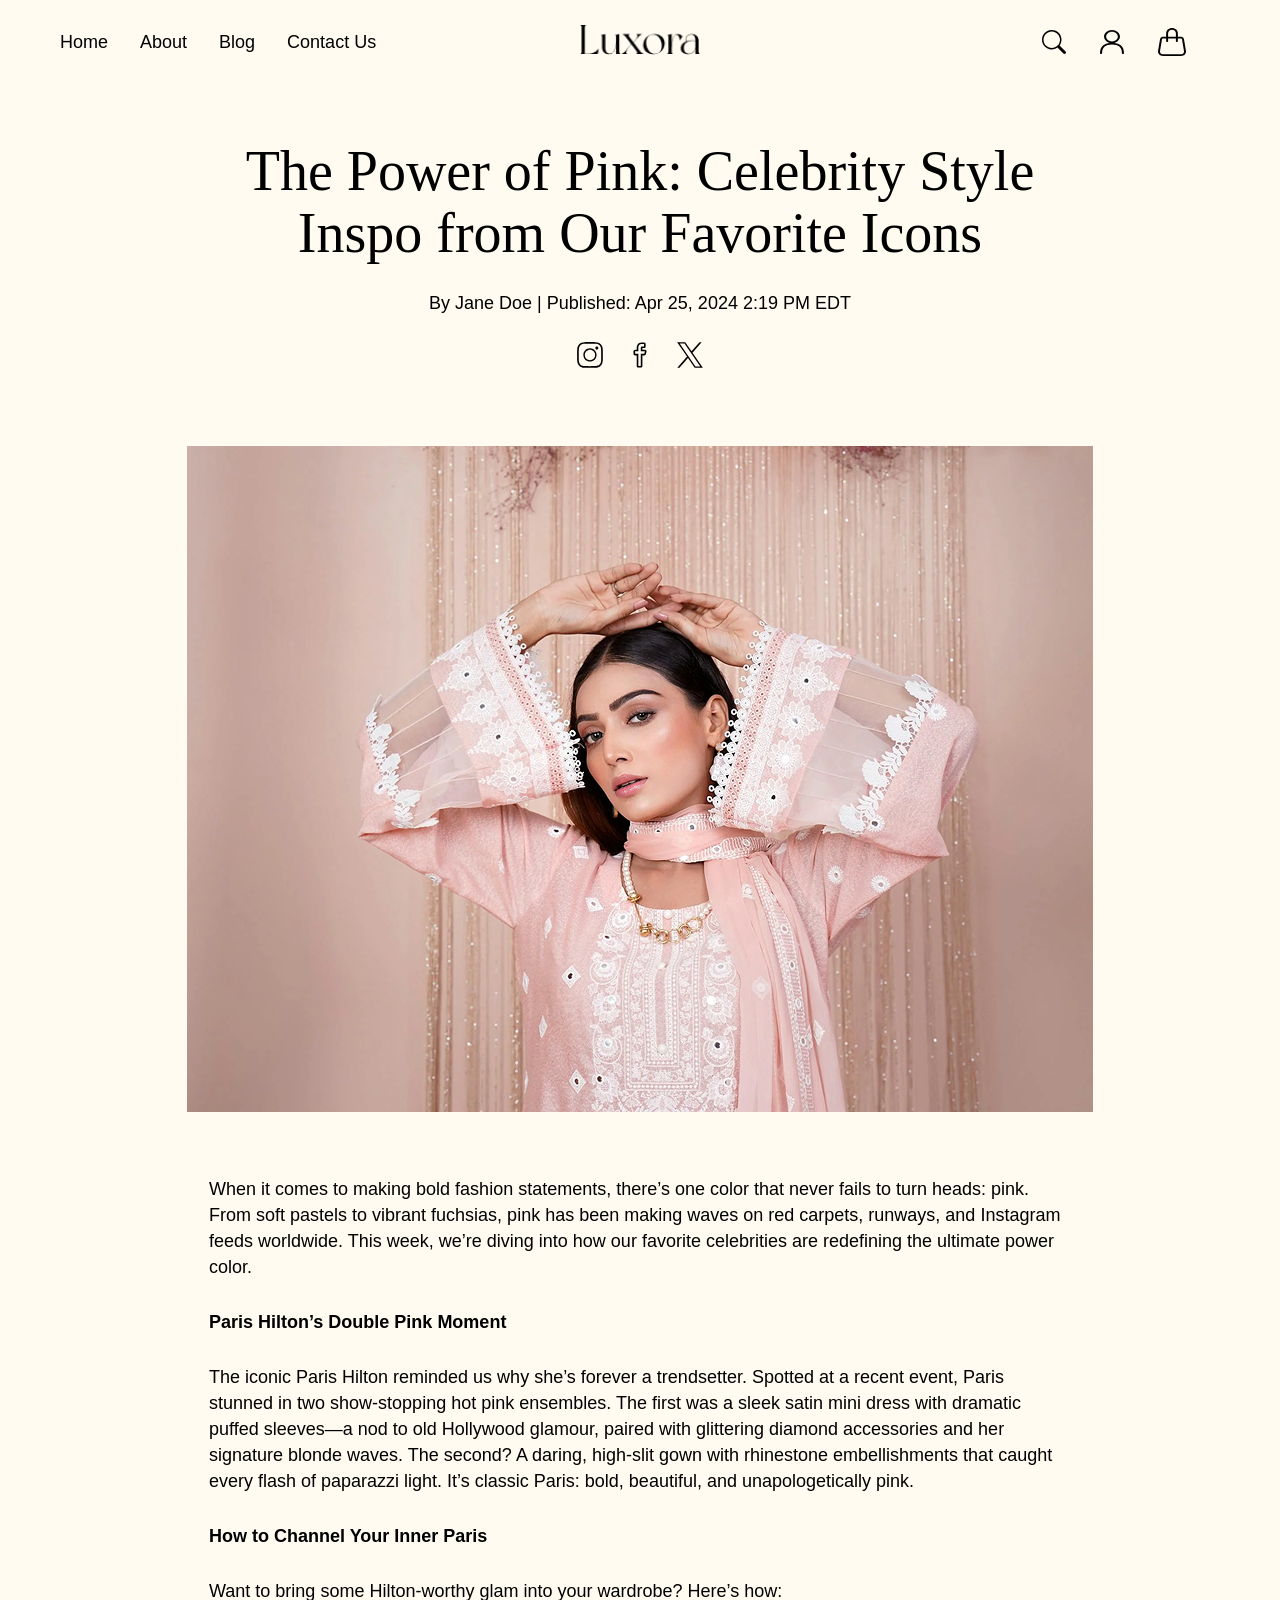
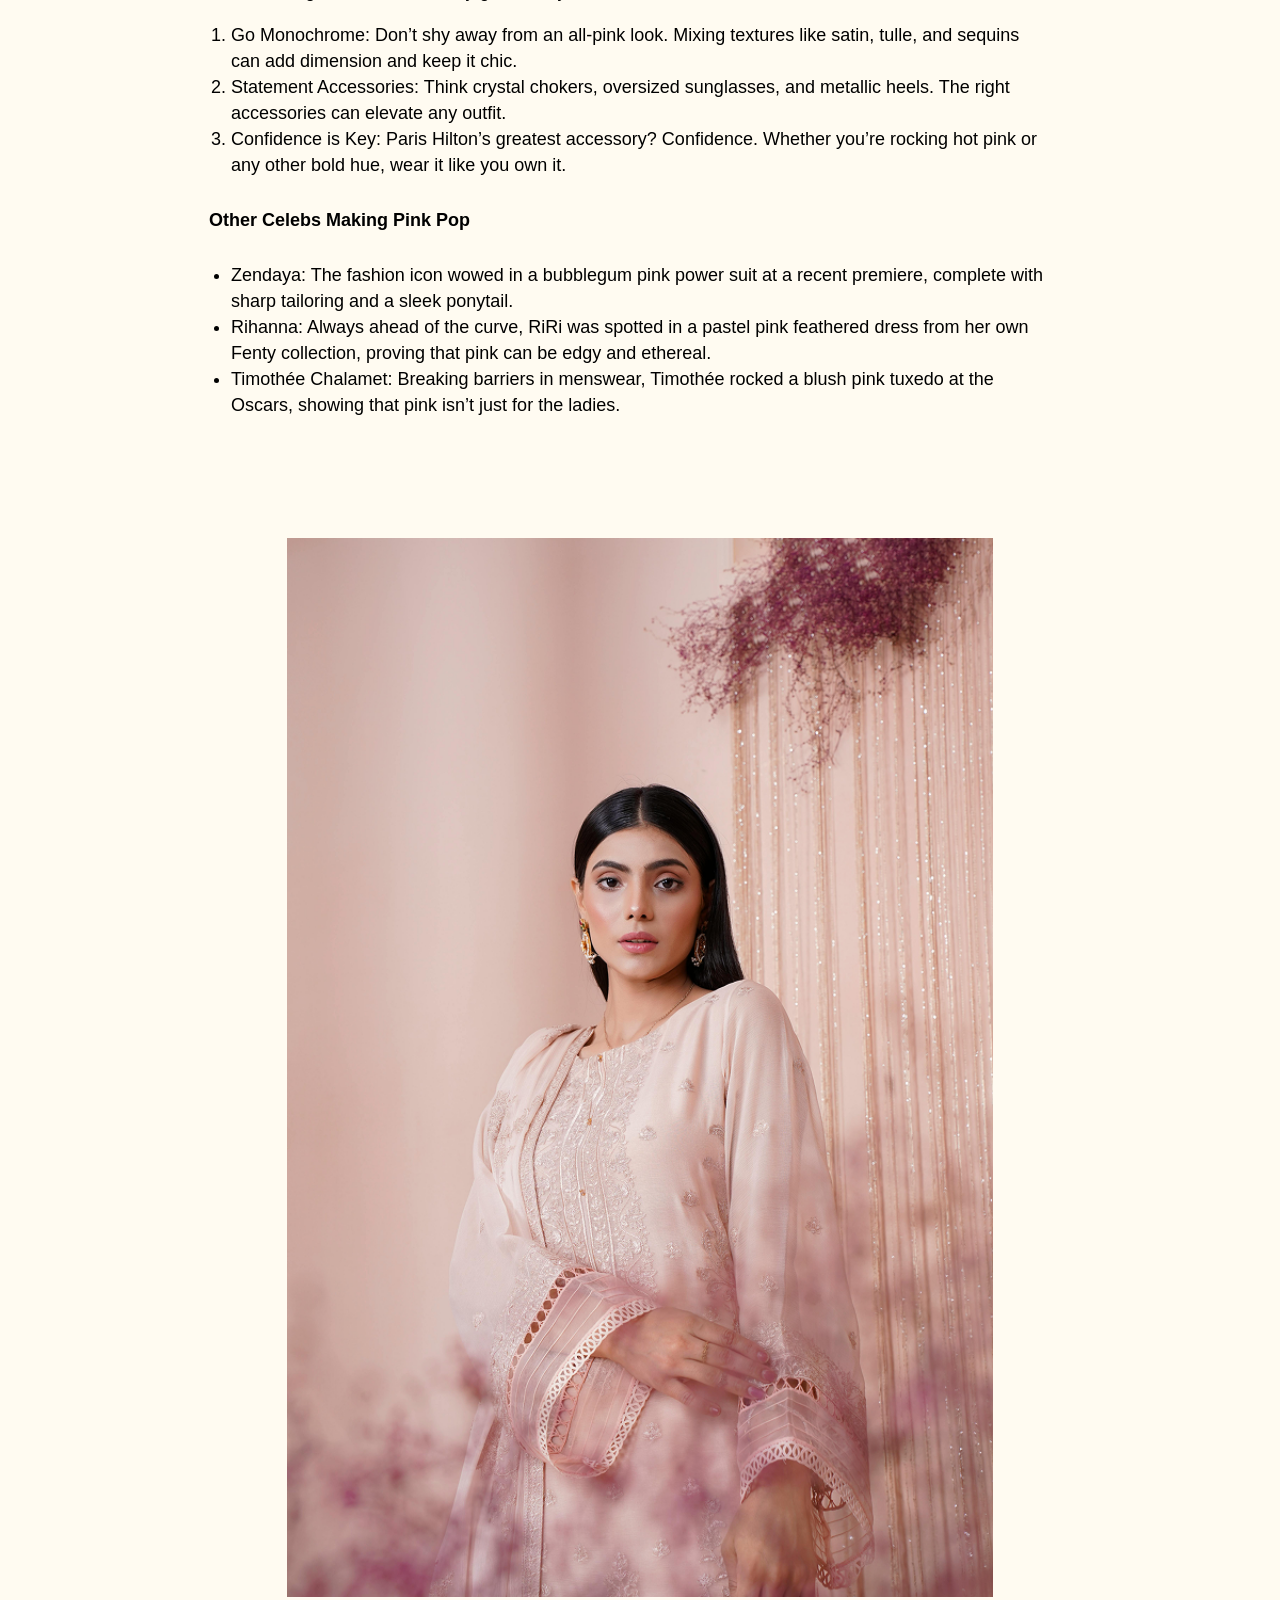
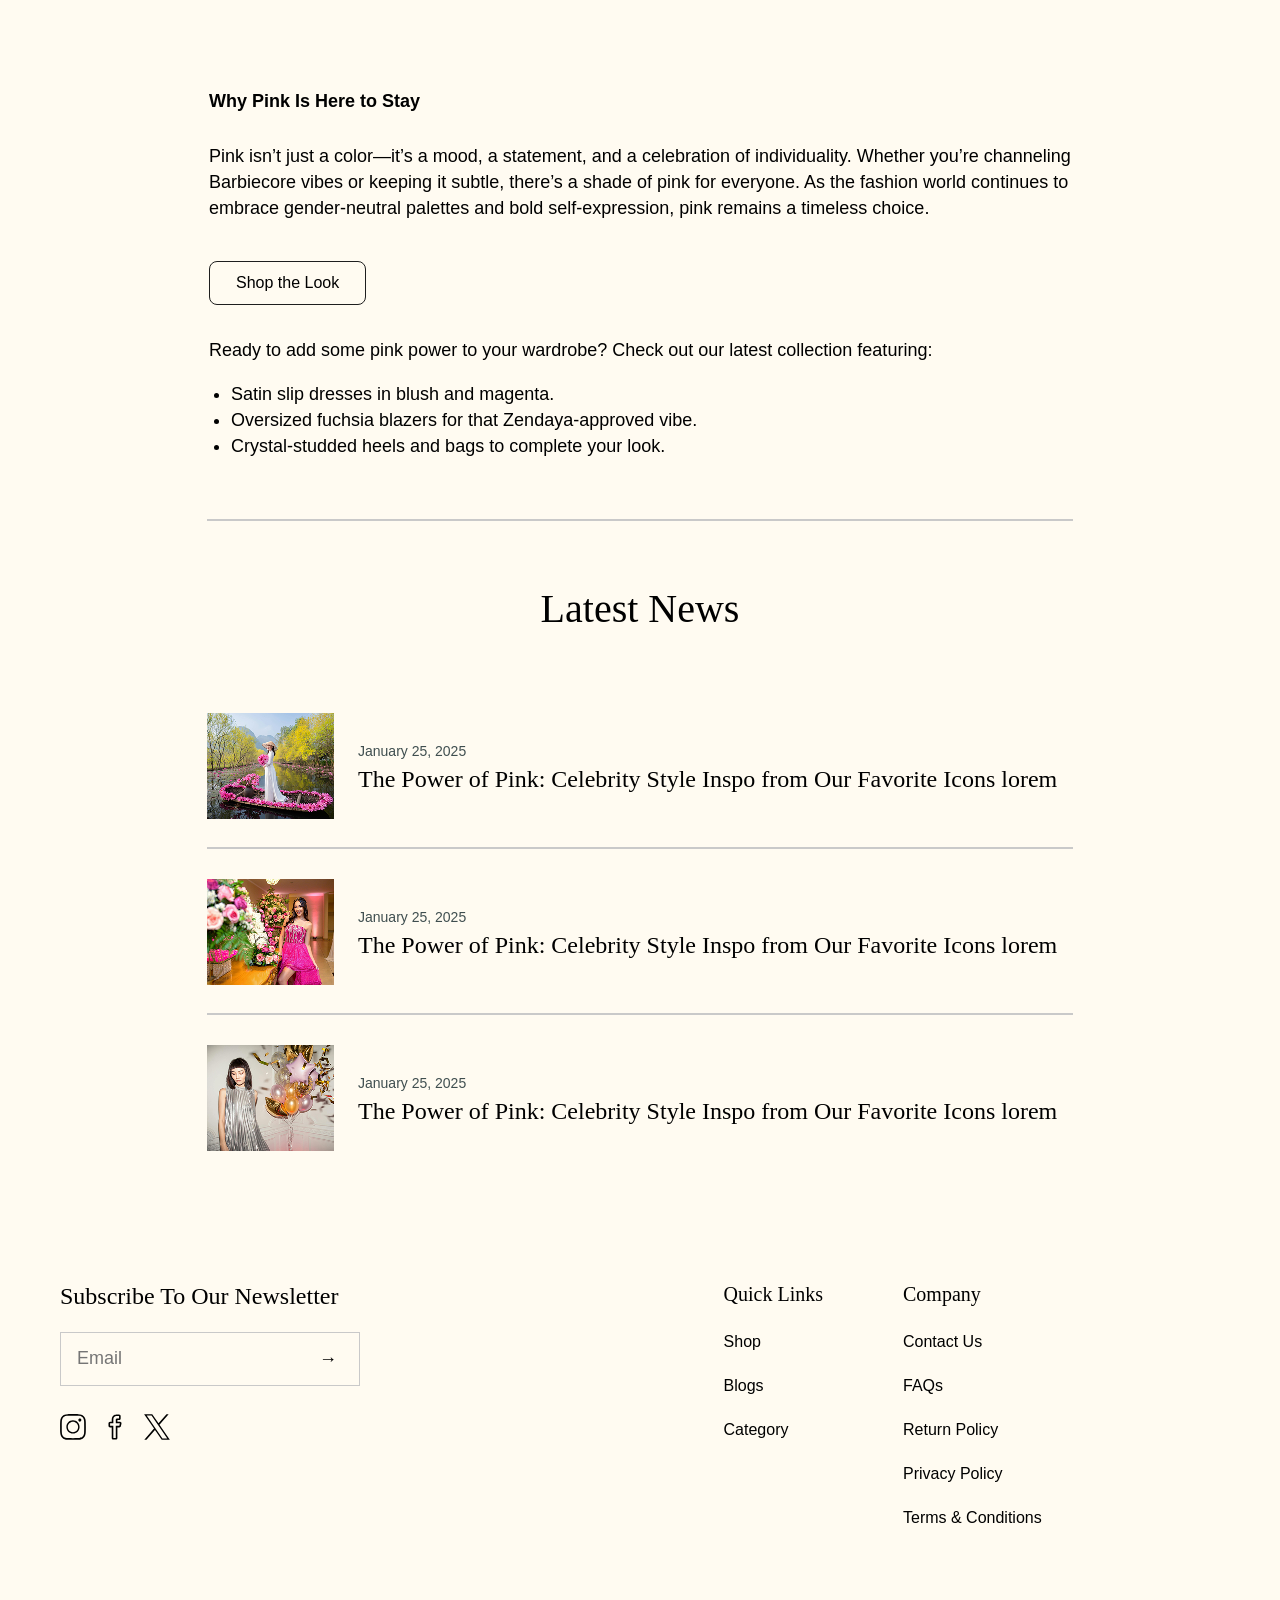
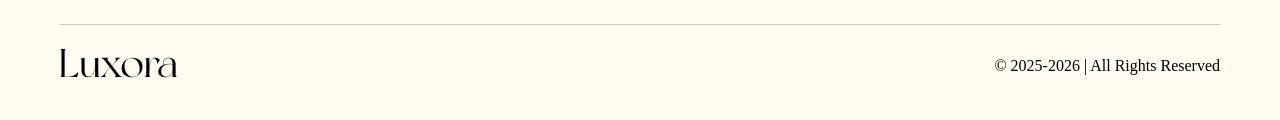
==== commit e2104260: "After unit testing update the code in index & blog file" ====
--- a/blog.html
+++ b/blog.html
@@ -16,7 +16,8 @@
             <!-- Left Navigation -->
             <div class="nav-left">
                 <a href="index.html">Home</a>
-                <a href="#about">About</a>
+                <!-- / refers to the Home Page & #about scrolls to the section with the ID about on the Home Page. -->
+                <a href="/#about">About</a>
                 <a href="blog.html">Blog</a>
                 <a href="#footer">Contact Us</a>
             </div>
@@ -50,7 +51,7 @@
 
             <!-- Logo (Hidden when menu opens) -->
             <div class="logo" id="logo">
-                <a href="#">
+                <a href="index.html">
                     <img src="assets/images/logo/Luxora.png" alt="Luxora Logo">
                 </a>
             </div>
@@ -64,7 +65,7 @@
     <div class="mobile-nav" id="mobile-menu">
         <ul class="mobile-menu">
             <li><a href="index.html">Home</a></li>
-            <li><a href="#about">About</a></li>
+            <li><a href="/#about">About</a></li>
             <li><a href="blog.html">Blog</a></li>
             <li><a href="#footer">Contact Us</a></li>
         </ul>
@@ -89,8 +90,15 @@
             <h1>The Power of Pink: Celebrity Style Inspo from Our Favorite Icons</h1>
             <p class="publisher-details">By Jane Doe | Published: Apr 25, 2024 2:19 PM EDT</p>
             <div class="social-icons">
-                <span class="instragramicon"></span> <span class="facebookicon"></span> <span
-                    class="twittericon"></span>
+                <a href="https://www.instagram.com/" target="_blank">
+                    <span class="instragramicon"></span>
+                </a>
+                <a href="https://www.facebook.com/" target="_blank">
+                    <span class="facebookicon"></span>
+                </a>
+                <a href="https://x.com/i/flow/login" target="_blank">
+                    <span class="twittericon"></span>
+                </a>
             </div>
         </header>
         <div>
@@ -187,8 +195,15 @@
                     <button>→</button>
                 </div>
                 <div class="social-icons">
-                    <span class="instragramicon"></span> <span class="facebookicon"></span> <span
-                        class="twittericon"></span>
+                    <a href="https://www.instagram.com/" target="_blank">
+                        <span class="instragramicon"></span>
+                    </a>
+                    <a href="https://www.facebook.com/" target="_blank">
+                        <span class="facebookicon"></span>
+                    </a>
+                    <a href="https://x.com/i/flow/login" target="_blank">
+                        <span class="twittericon"></span>
+                    </a>
                 </div>
             </div>
 
@@ -218,7 +233,7 @@
 
         <div class="footer-bottom">
             <div class="brand logo">
-                <a href="#">
+                <a href="index.html">
                     <img src="assets/images/logo/Luxora.png" alt="Logo">
                 </a>
             </div>
@@ -228,6 +243,32 @@
 
     <!-- JavaScript -->
     <script src="js/script.js"></script>
+    <script>
+        document.addEventListener("DOMContentLoaded", function () {
+            const fadeElements = document.querySelectorAll(".fade-in");
+
+            const observer = new IntersectionObserver(
+                (entries, observer) => {
+                    entries.forEach((entry) => {
+                        if (entry.isIntersecting) {
+                            entry.target.classList.add("in-view");
+                            observer.unobserve(entry.target); // Stop observing once visible
+                        }
+                    });
+                }, {
+                    threshold: 0.2
+                } // Trigger when 20% of the element is visible
+            );
+
+            // Observe all fade-in elements
+            fadeElements.forEach((el) => observer.observe(el));
+
+            // Fallback: If IntersectionObserver is not supported
+            if (!("IntersectionObserver" in window)) {
+                fadeElements.forEach((el) => el.classList.add("in-view"));
+            }
+        });
+    </script>
 </body>
 
 </html>
--- a/scss/main.css
+++ b/scss/main.css
@@ -82,7 +82,7 @@
   font-family: "Futura", sans-serif;
   font-weight: 400;
   font-size: 16px;
-  line-height: 1.4;
+  line-height: 22px;
 }
 
 .medium-text-bold {
@@ -93,14 +93,6 @@
   margin: 28px auto;
 }
 
-.small-text-regular {
-  font-family: "Futura", sans-serif;
-  font-weight: 400;
-  font-size: 14px;
-  line-height: 1.4;
-  margin-bottom: 1.4em;
-}
-
 * {
   margin: 0;
   padding: 0;
@@ -119,6 +111,10 @@
     width: 100%;
   }
 }
+.social-icons a {
+  text-decoration: none;
+}
+
 .header {
   position: fixed;
   top: 0;
@@ -127,7 +123,7 @@
   background: transparent;
   transition: background-color 0.3s ease-in-out, box-shadow 0.3s ease-in-out;
   z-index: 1000;
-  padding: 36px 60px 38px;
+  padding: 28px 60px;
 }
 .header .nav {
   display: flex;
@@ -160,8 +156,9 @@
   align-items: center;
 }
 .header.scrolled {
-  background: rgba(255, 255, 255, 0.9);
-  box-shadow: 0px 2px 10px rgba(0, 0, 0, 0.1);
+  background: rgba(255, 255, 255, 0.5019607843);
+  -webkit-backdrop-filter: blur(40px);
+          backdrop-filter: blur(40px);
 }
 
 .mobile-nav {
@@ -195,8 +192,10 @@
 }
 
 @media (max-width: 768px) {
+  .header {
+    padding: 22px 30px;
+  }
   .nav {
-    padding: 15px 20px;
     position: relative;
     z-index: 1000;
   }
@@ -224,7 +223,7 @@
     opacity: 0;
   }
   .hamburger.active span:nth-child(3) {
-    transform: rotate(-45deg) translate(5px, -5px);
+    transform: rotate(-45deg) translate(6px, -7px);
   }
   .logo.hide,
   .carticon.hide,
@@ -307,74 +306,12 @@
     margin: 0 15px;
   }
 }
-.hero {
-  min-height: 149vh;
-  background: url("../../assets/images/hero_banner.jpg") center/cover no-repeat;
-  background-attachment: fixed;
-  position: relative;
-}
-.hero::before {
-  content: "";
-  position: absolute;
-  top: 0;
-  left: 0;
-  width: 100%;
-  height: 100%;
-  background: rgba(0, 0, 0, 0.2);
-}
-
-@keyframes scroll-right {
-  from {
-    transform: translateX(-50%);
-  }
-  to {
-    transform: translateX(0);
-  }
-}
-.slider {
-  width: 100%;
-  height: 48px;
-  overflow: hidden;
-  background: white;
-  display: flex;
-  align-items: center;
-  position: relative;
-}
-.slider .slide-track {
-  display: flex;
-  gap: 80px;
-  width: calc((202px + 80px) * 12);
-  animation: scroll-right 20s linear infinite;
-}
-.slider .slide {
-  width: 202px;
-  height: 48px;
-  display: flex;
-  align-items: center;
-  justify-content: center;
-}
-.slider img {
-  width: 202px;
-  height: 48px;
-  -o-object-fit: contain;
-     object-fit: contain;
-}
-
-@media (max-width: 768px) {
-  .slider {
-    height: 48px;
-  }
-  .slide-track {
-    width: calc((202px + 80px) * 12);
-    animation-duration: 15s;
-  }
-}
 footer {
   padding: 56px 60px 38px;
 }
 @media (max-width: 768px) {
   footer {
-    padding: 112px 30px 0;
+    padding: 60px 30px 0;
   }
 }
 
@@ -395,7 +332,7 @@
 }
 .newsletter .subscribe-box {
   display: flex;
-  border: 1px solid #ccc;
+  border: 1px solid #C9C9C9;
   width: 100%;
   max-width: 300px;
   margin: 23px 0 28px;
@@ -473,7 +410,7 @@
   justify-content: space-between;
   align-items: center;
   margin-top: 95px;
-  border-top: 1px solid #ccc;
+  border-top: 1px solid #C9C9C9;
   padding-top: 24px;
 }
 .footer-bottom .copyright {
@@ -512,51 +449,226 @@
     font-size: 14px;
   }
 }
-.about-banner {
+.hero {
+  min-height: 149vh;
+  background: url("../../assets/images/hero_banner.jpg") center/cover no-repeat;
+  background-attachment: fixed;
   position: relative;
-  background-image: url("../../assets/images/about_banner.png");
-  background-size: cover;
-  background-position: center;
-  padding: 80px 20px;
-  text-align: center;
-  height: 548px;
-  display: flex;
-  justify-content: center;
-  align-items: center;
-  overflow: hidden;
-}
-
-#about {
-  margin: 48px 60px 102px;
-}
-#about h2 {
-  margin: 26px auto 48px;
-  text-align: center;
-}
-
-#about p {
-  line-height: 28px;
-  max-width: 800px;
-  margin: 0 auto;
-  position: relative;
-  z-index: 2;
-  background: rgba(255, 255, 255, 0.8);
-  padding: 20px;
-  width: 662px;
-  height: auto;
-  padding: 40px;
-}
-
-.about-banner::after {
+}
+.hero::before {
   content: "";
   position: absolute;
   top: 0;
   left: 0;
   width: 100%;
   height: 100%;
-  z-index: 1;
-}
-
+  background: rgba(0, 0, 0, 0.2);
+}
+
+@keyframes scroll-right {
+  from {
+    transform: translateX(-50%);
+  }
+  to {
+    transform: translateX(0);
+  }
+}
+.slider {
+  width: 100%;
+  height: 48px;
+  overflow: hidden;
+  display: flex;
+  align-items: center;
+  position: relative;
+  margin: 54px 0;
+}
+.slider .slide-track {
+  display: flex;
+  gap: 80px;
+  width: calc((202px + 80px) * 12);
+  animation: scroll-right 20s linear infinite;
+}
+.slider .slide {
+  width: 202px;
+  height: 48px;
+  display: flex;
+  align-items: center;
+  justify-content: center;
+}
+.slider img {
+  width: 202px;
+  height: 48px;
+  -o-object-fit: contain;
+     object-fit: contain;
+}
+
+@media (max-width: 768px) {
+  .slider {
+    height: 48px;
+  }
+  .slider .slide-track {
+    width: calc((202px + 80px) * 12);
+    animation-duration: 15s;
+    gap: 40px;
+  }
+}
+.featured-collection {
+  padding: 46px 60px;
+}
+.featured-collection h3 {
+  font-size: 18px;
+  font-weight: 400;
+  line-height: 26px;
+  color: #000000;
+  text-align: center;
+}
+.featured-collection h2 {
+  font-size: 40px;
+  line-height: 44px;
+  margin: 16px auto 64px;
+  text-align: center;
+}
+.featured-collection .collection-wrapper {
+  display: flex;
+  justify-content: center;
+  overflow: hidden;
+  margin: 0 auto;
+}
+.featured-collection .collection-slider {
+  display: grid;
+  grid-template-columns: repeat(4, 1fr);
+  gap: 42px;
+  width: 100%;
+}
+.featured-collection .collection-item {
+  position: relative;
+  transition: transform 0.3s ease-in-out;
+}
+.featured-collection .collection-item .image-container {
+  position: relative;
+  width: 100%;
+  overflow: hidden;
+  display: flex;
+  align-items: center;
+  justify-content: center;
+}
+.featured-collection .collection-item .image-container img {
+  width: 100%;
+  height: 100%;
+  -o-object-fit: cover;
+     object-fit: cover;
+  transition: opacity 0.3s ease-in-out;
+}
+.featured-collection .collection-item .image-container .hover-img {
+  position: absolute;
+  top: 0;
+  left: 0;
+  width: 100%;
+  height: 100%;
+  opacity: 0;
+}
+.featured-collection .collection-item .image-container:hover .default-img {
+  opacity: 0;
+}
+.featured-collection .collection-item .image-container:hover .hover-img {
+  opacity: 1;
+}
+.featured-collection .collection-item .product-details {
+  padding: 10px;
+}
+.featured-collection .collection-item .product-details .brand {
+  font-size: 14px;
+  line-height: 20px;
+  color: #999999;
+}
+.featured-collection .collection-item .details {
+  display: flex;
+  justify-content: space-between;
+  text-align: left;
+}
+
+@media (max-width: 768px) {
+  .featured-collection {
+    padding: 50px 0px 50px 30px;
+  }
+  .featured-collection .collection-wrapper {
+    overflow-x: auto;
+    scroll-snap-type: x mandatory;
+    -webkit-overflow-scrolling: touch;
+    padding-bottom: 10px;
+    display: flex;
+    scroll-padding: 10px;
+    scrollbar-width: none;
+    /* Hide scrollbar */
+    scroll-behavior: smooth;
+    justify-content: start;
+  }
+  .featured-collection .collection-slider {
+    display: flex;
+    gap: 20px;
+  }
+  .featured-collection .collection-item {
+    flex: 0 0 66.66%;
+    min-width: 66.66%;
+    scroll-snap-align: start;
+  }
+  .featured-collection .collection-item .image-container:hover .default-img {
+    opacity: 1;
+  }
+  .featured-collection .collection-item .image-container:hover .hover-img {
+    opacity: 0;
+  }
+}
+.about-banner {
+  position: relative;
+  background: url("../../assets/images/about_banner.png") center/cover no-repeat;
+  height: 548px;
+  display: flex;
+  justify-content: center;
+  align-items: center;
+  text-align: center;
+  padding: 80px 20px;
+  overflow: hidden;
+}
+.about-banner::after {
+  content: "";
+  position: absolute;
+  inset: 0;
+  background: rgba(0, 0, 0, 0.15);
+}
+
+#about {
+  margin: 26px 60px 102px;
+  text-align: center;
+}
+#about h2 {
+  margin: 26px auto 48px;
+}
+#about p {
+  max-width: 662px;
+  width: 100%;
+  background: rgba(255, 255, 255, 0.6);
+  padding: 60px 40px;
+  margin: 0 auto;
+  position: relative;
+  z-index: 2;
+  -webkit-backdrop-filter: blur(2px);
+          backdrop-filter: blur(2px);
+}
+
+@media (max-width: 768px) {
+  .about-banner {
+    padding: 60px 21px;
+  }
+  #about {
+    margin: 30px 30px 80px;
+  }
+  #about p {
+    width: 100%;
+    padding: 20px;
+    padding: 69px 30px 102px;
+  }
+}
 .video-banner {
   display: flex;
   align-items: center;
@@ -584,7 +696,7 @@
   left: 50%;
   transform: translate(-50%, -50%);
   background: rgba(0, 0, 0, 0.7);
-  color: white;
+  color: #FFFFFF;
   font-size: 50px;
   border-radius: 50%;
   width: 80px;
@@ -606,23 +718,7 @@
 }
 @media (max-width: 768px) {
   .video-banner {
-    height: 60vh;
-  }
-}
-@media (max-width: 768px) {
-  .video-banner {
     height: 400px;
-  }
-  .video-banner .video-container {
-    width: 90%;
-  }
-}
-@media (max-width: 768px) {
-  .video-banner {
-    height: 400px;
-  }
-  .video-banner .video-container {
-    width: 90%;
   }
 }
 .gallery {
@@ -644,15 +740,12 @@
   overflow: hidden;
   flex: 1;
 }
-
 .gallery-item img {
   width: 100%;
   height: 100%;
   -o-object-fit: cover;
      object-fit: cover;
 }
-
-/* Overlay effect on hover */
 .gallery-item .overlay {
   position: absolute;
   top: 0;
@@ -660,7 +753,7 @@
   width: 100%;
   height: 100%;
   background: rgba(0, 0, 0, 0.6);
-  color: #fff;
+  color: #FFFFFF;
   display: flex;
   align-items: center;
   justify-content: center;
@@ -671,12 +764,10 @@
 .gallery-item .overlay h1 {
   font-weight: 400;
 }
-
 .gallery-item:hover .overlay {
   opacity: 1;
 }
 
-/* Responsive adjustments */
 @media (max-width: 768px) {
   .gallery {
     flex-direction: column;
@@ -690,7 +781,7 @@
     width: 100%;
     height: 100%;
     -o-object-fit: cover;
-    object-fit: cover;
+       object-fit: cover;
     -o-object-position: top;
        object-position: top;
   }
@@ -703,11 +794,11 @@
     width: 100%;
     height: 100%;
     background: rgba(0, 0, 0, 0.3);
-    color: #ffffff;
+    color: #FFFFFF;
     display: flex;
     align-items: center;
     justify-content: center;
-    transition: opacity 0.3sease-in-out;
+    transition: opacity 0.3s ease-in-out;
   }
 }
 .journal {
@@ -716,47 +807,52 @@
 }
 
 .our_journal {
-  padding-bottom: 40px;
-}
-
-/* Desktop: Show 3 items in a grid */
+  padding-bottom: 74px;
+}
+
 .journal-container {
   display: flex;
-  gap: 20px;
+  gap: 46px;
   justify-content: center;
   overflow: hidden;
-}
-
-.journal-item {
+  margin: auto 60px;
+}
+.journal-container .journal-item {
   width: 30%;
   flex-shrink: 0;
 }
-.journal-item img {
+.journal-container .journal-item a {
+  text-decoration: none;
+}
+.journal-container .journal-item img {
   width: 100%;
   height: auto;
   display: block;
 }
-.journal-item h4 {
+.journal-container .journal-item h4 {
   white-space: nowrap;
   overflow: hidden;
   text-overflow: ellipsis;
-  margin-top: 10px;
-}
-
-/* Mobile: Enable 1.5-slide scrolling effect */
-@media (max-width: 768px) {
+  margin-top: 30px;
+  color: #000000;
+}
+
+@media (max-width: 768px) {
+  .our_journal {
+    padding: 0 52px 72px;
+  }
   .journal-container {
     display: flex;
     overflow-x: auto;
     scroll-snap-type: x mandatory;
     -webkit-overflow-scrolling: touch;
     gap: 20px;
-    padding: 10px;
     scroll-padding: 10px;
     scrollbar-width: none;
     /* Hide scrollbar */
     scroll-behavior: smooth;
     justify-content: start;
+    margin: auto 0 auto 30px;
   }
   .journal-container::-webkit-scrollbar {
     display: none;
@@ -770,17 +866,36 @@
     line-height: 22px;
     font-weight: 400;
   }
-  .journal-item:first-child {
-    margin-left: 5%;
-  }
-}
+}
+@keyframes fadeSlideUp {
+  from {
+    opacity: 0;
+    transform: translateY(50px);
+  }
+  to {
+    opacity: 1;
+    transform: translateY(0);
+  }
+}
+.fade-in {
+  opacity: 0;
+  transform: translateY(50px);
+  transition: opacity 0.8s ease-out, transform 0.8s cubic-bezier(0.25, 1, 0.5, 1);
+}
+
+.fade-in.show {
+  opacity: 1;
+  transform: translateY(0);
+}
+
 .blog-container {
   width: 906px;
-  margin: auto;
+  margin: 140px auto 26px;
 }
 @media (max-width: 768px) {
   .blog-container {
     width: 100%;
+    margin: 100px auto 26px;
   }
 }
 .blog-container .publisher-details {
@@ -821,9 +936,6 @@
   .blog-container .blog_banner_main {
     padding: 166px 30px 66px;
   }
-}
-.blog-container .blog-header h1 {
-  margin: 70px auto 26px;
 }
 .blog-container button {
   font-family: "Futura", sans-serif;
@@ -843,11 +955,17 @@
   position: relative;
   box-sizing: border-box;
 }
+@media (max-width: 768px) {
+  .blog-container .latest-news {
+    padding: 30px;
+  }
+}
 .blog-container .latest-news::before {
   content: "";
   position: absolute;
   top: 0;
   left: 0;
+  right: 0;
   width: calc(100% - 40px);
   height: 2px;
   background: #C9C9C9;
@@ -856,7 +974,7 @@
 @media (max-width: 768px) {
   .blog-container .latest-news::before {
     width: calc(100% - 60px);
-    justify-self: anchor-center;
+    justify-self: center;
   }
 }
 .blog-container .latest-news .latest-news-title {
@@ -864,6 +982,11 @@
   padding-top: 34px;
   text-align: center;
 }
+@media (max-width: 768px) {
+  .blog-container .latest-news .latest-news-title {
+    margin: 55px auto 52px;
+  }
+}
 .blog-container .latest-news .news-item {
   display: flex;
   align-items: center;
@@ -873,11 +996,10 @@
 }
 .blog-container .latest-news .news-item img {
   width: 127px;
-  height: 100%;
+  height: auto;
 }
 @media (max-width: 768px) {
   .blog-container .latest-news .news-item img {
-    height: 100%;
     width: 127px;
   }
 }
@@ -899,14 +1021,25 @@
   background: #C9C9C9;
   margin: 30px 0;
 }
+@media (max-width: 768px) {
+  .blog-container .latest-news .news-item h5 {
+    font-size: 18px;
+    line-height: 24px;
+  }
+}
 .blog-container .blog-header {
   text-align: center;
-  background: #fbe9e7;
   background: transparent;
 }
 @media (max-width: 768px) {
   .blog-container .blog-header {
     padding: 30px;
+  }
+}
+@media (max-width: 768px) {
+  .blog-container .blog-header h1 {
+    font-size: 32px;
+    line-height: 36px;
   }
 }
 .blog-container .social-icons span {
